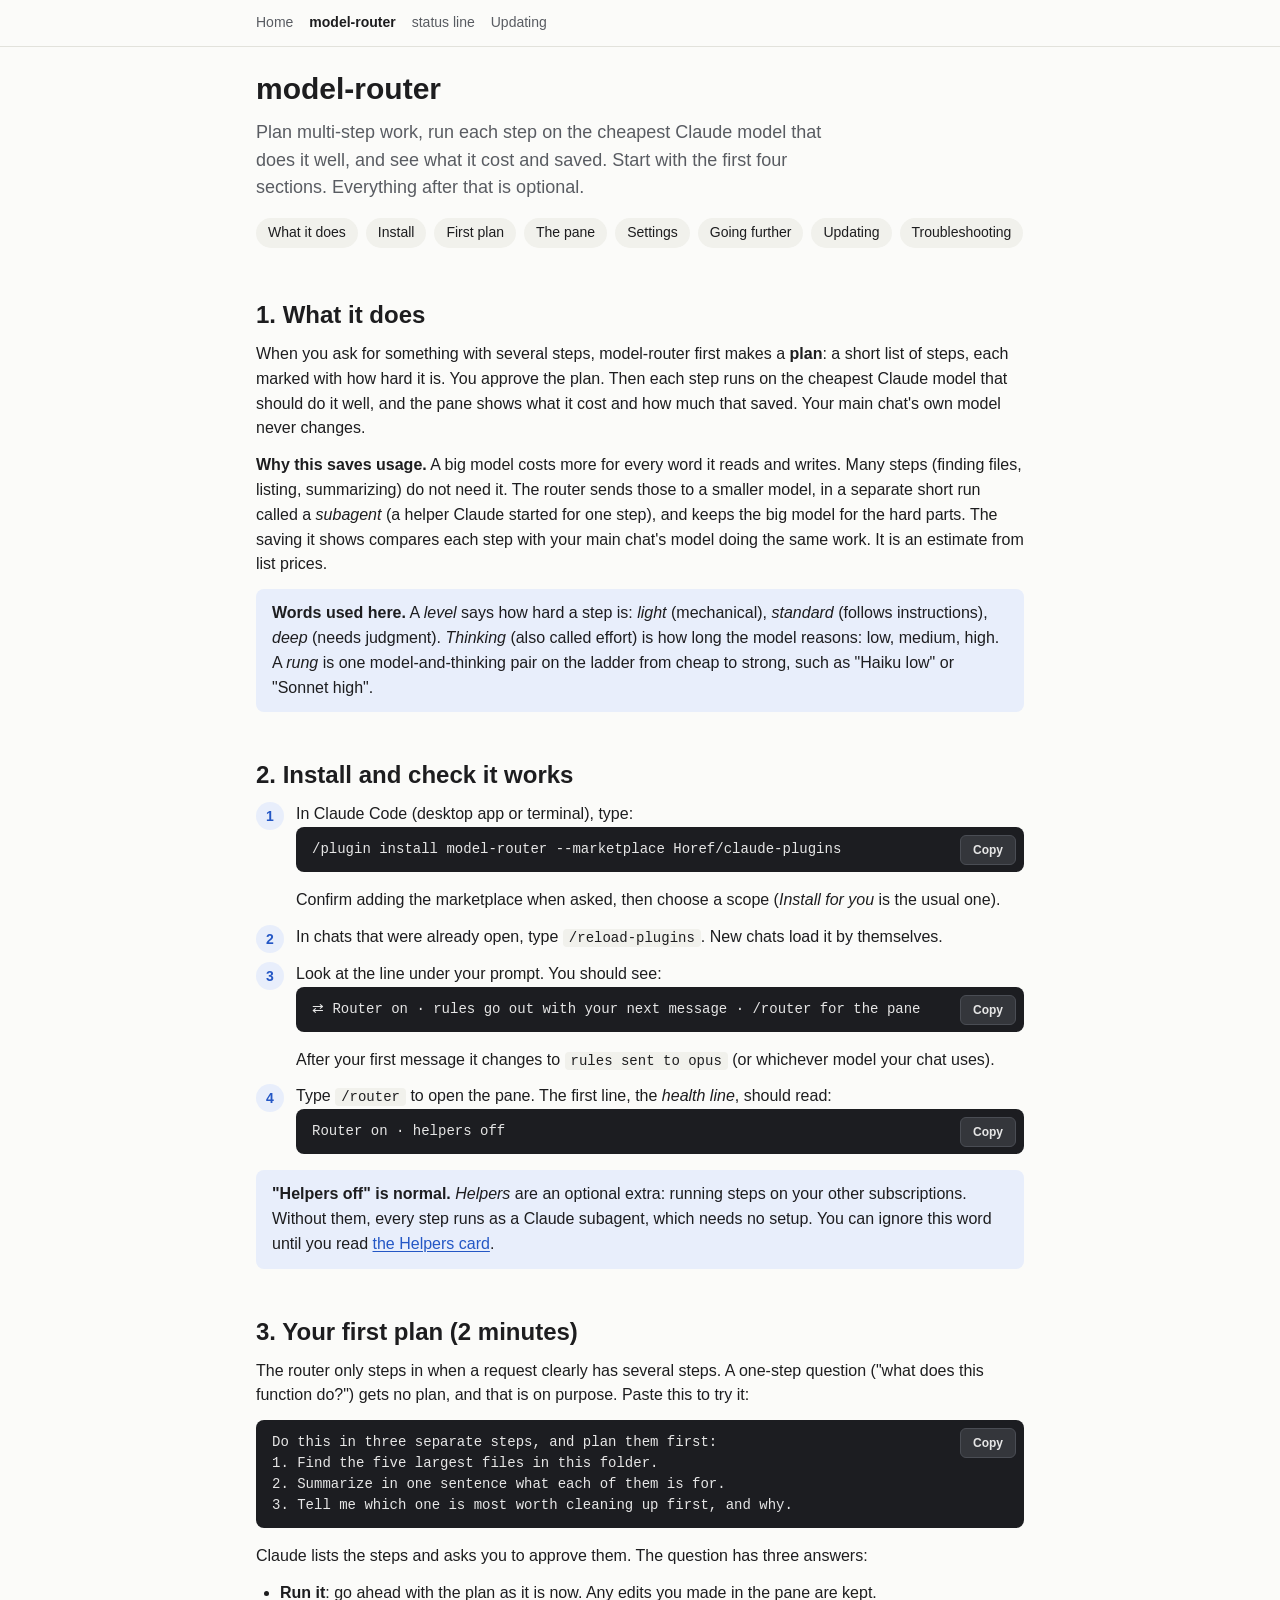
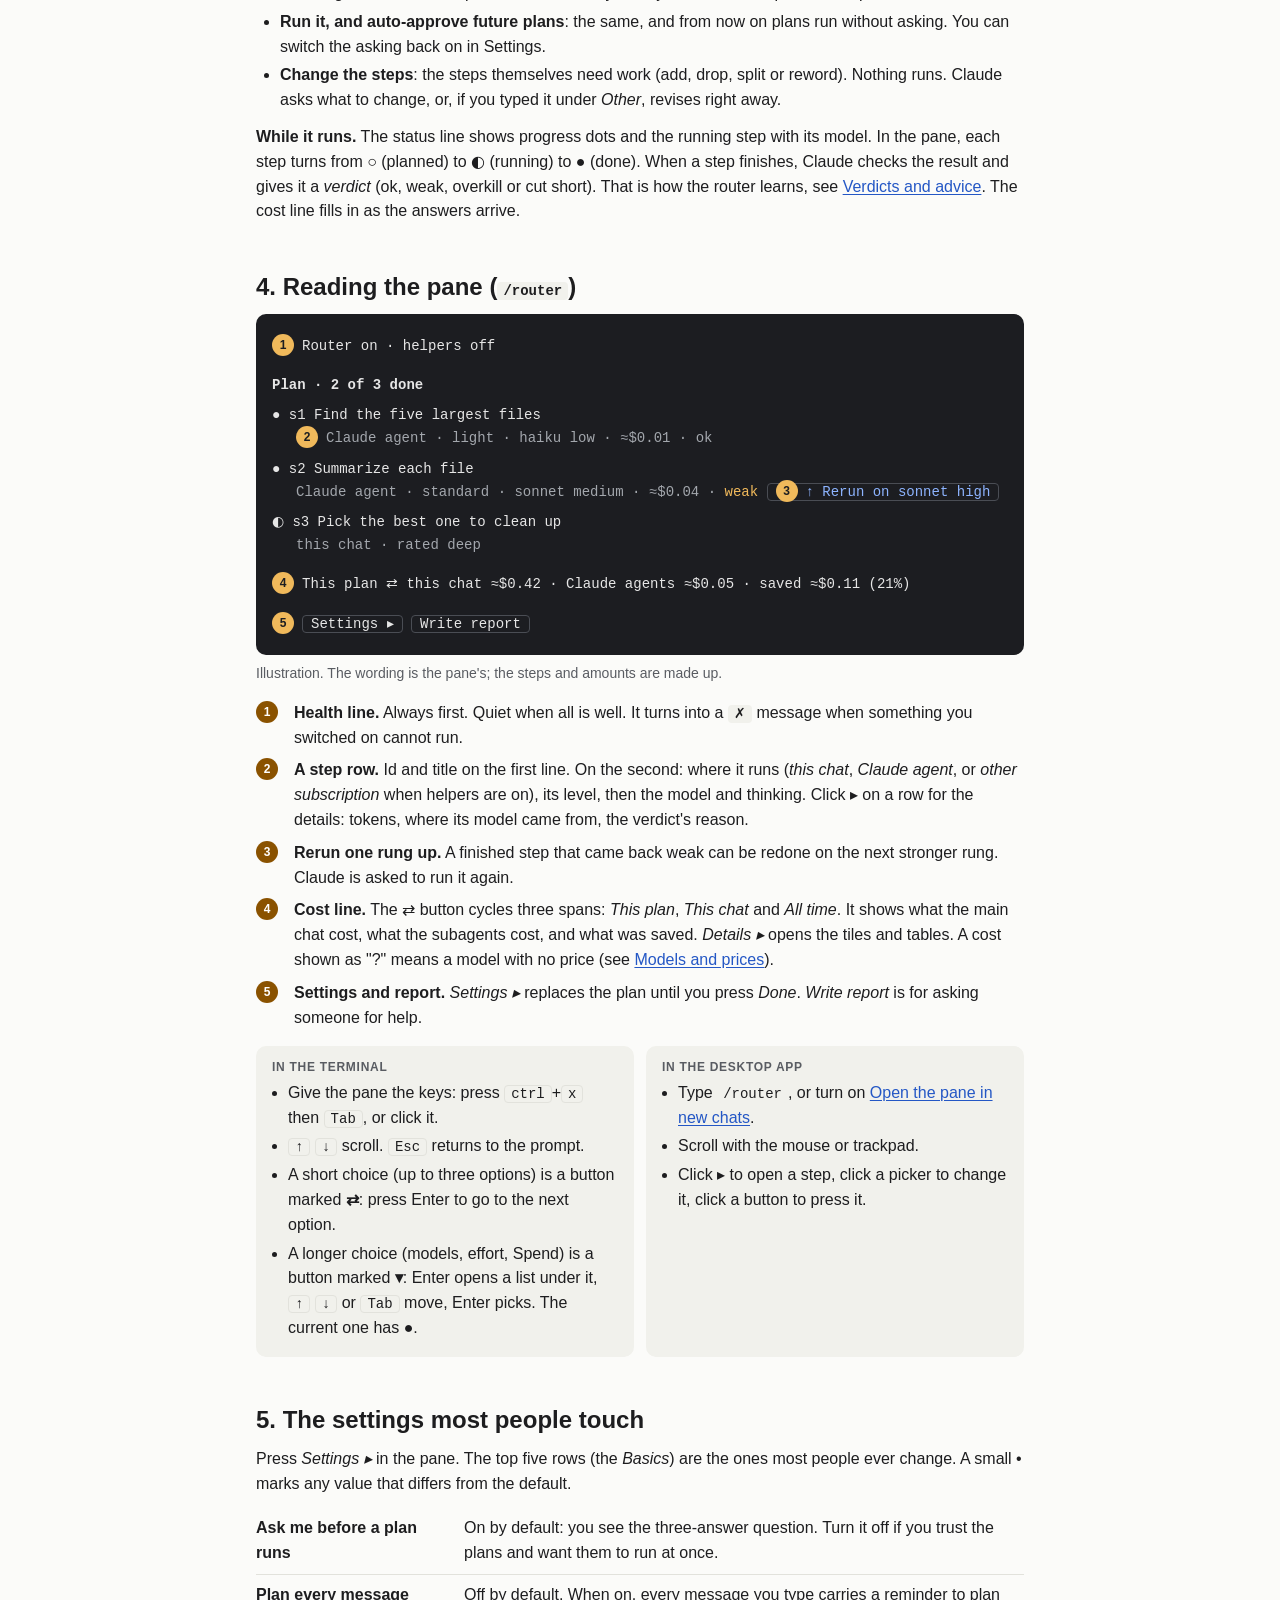
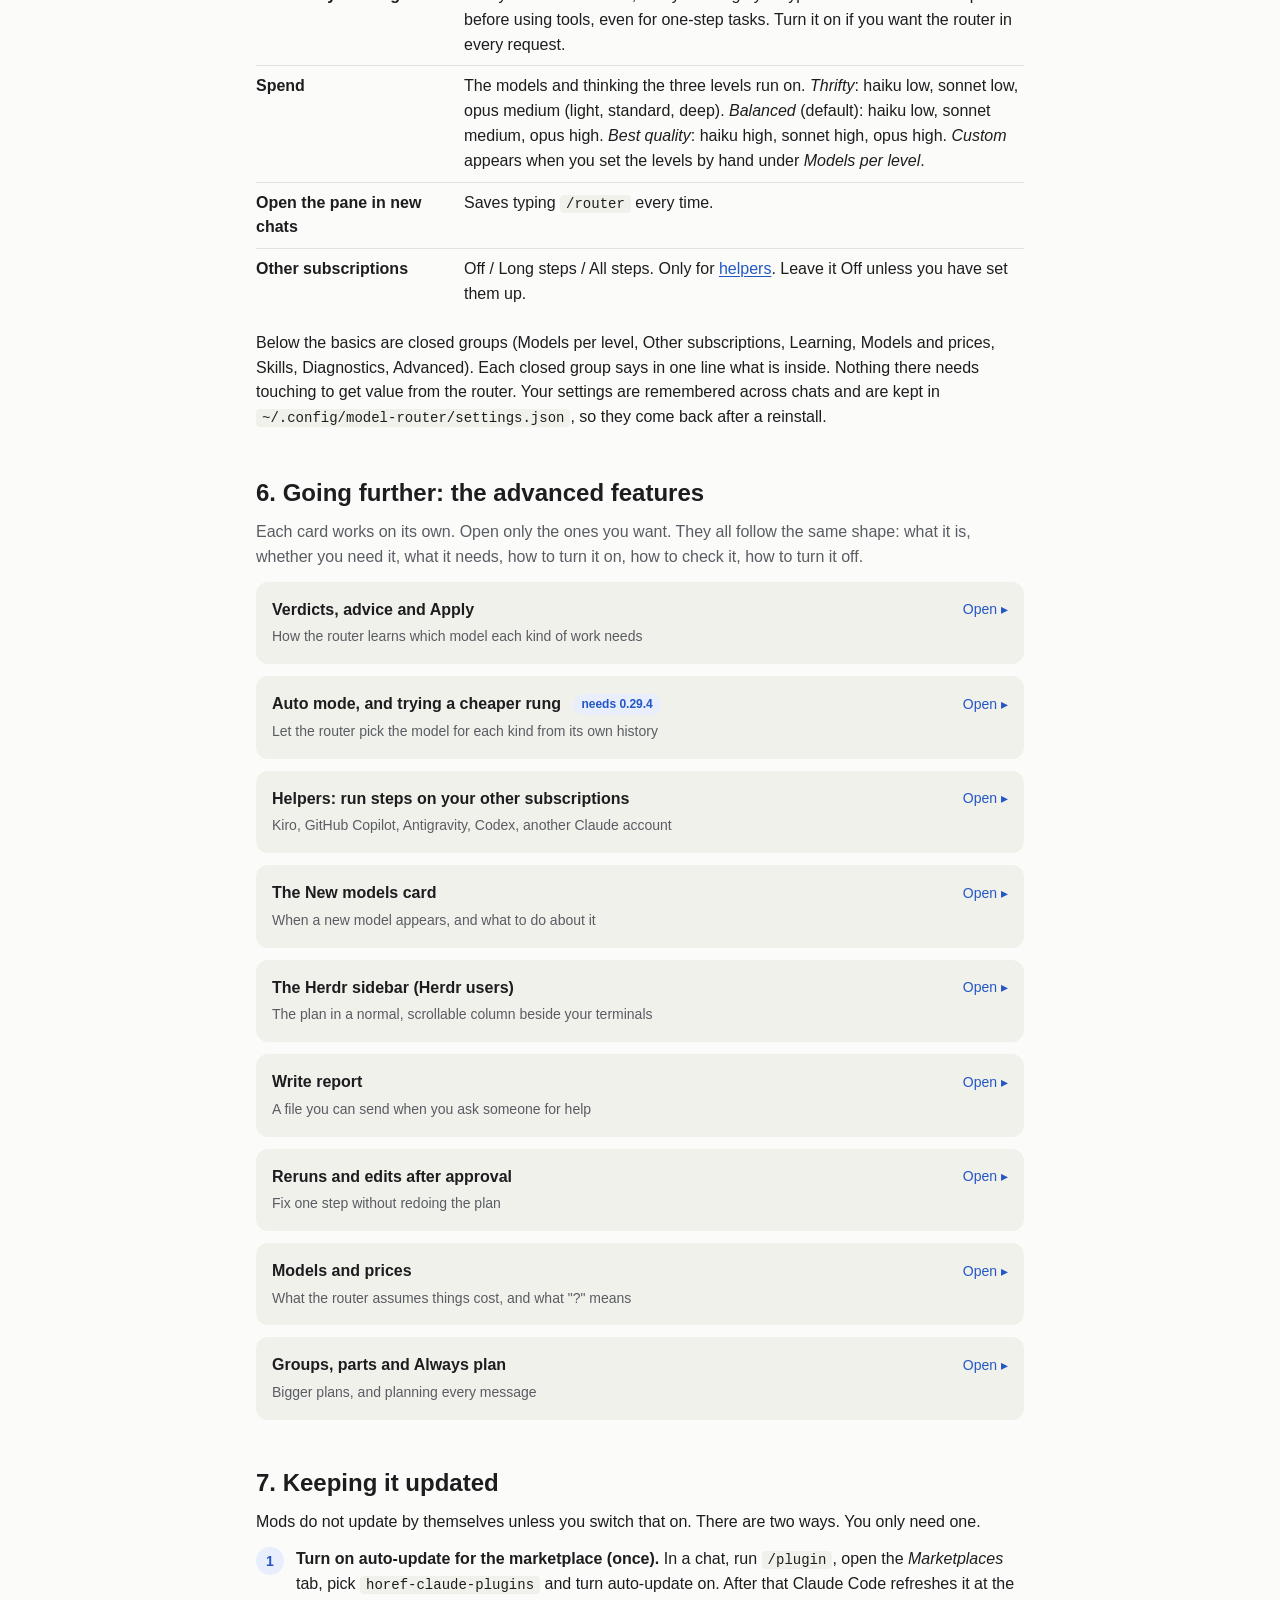
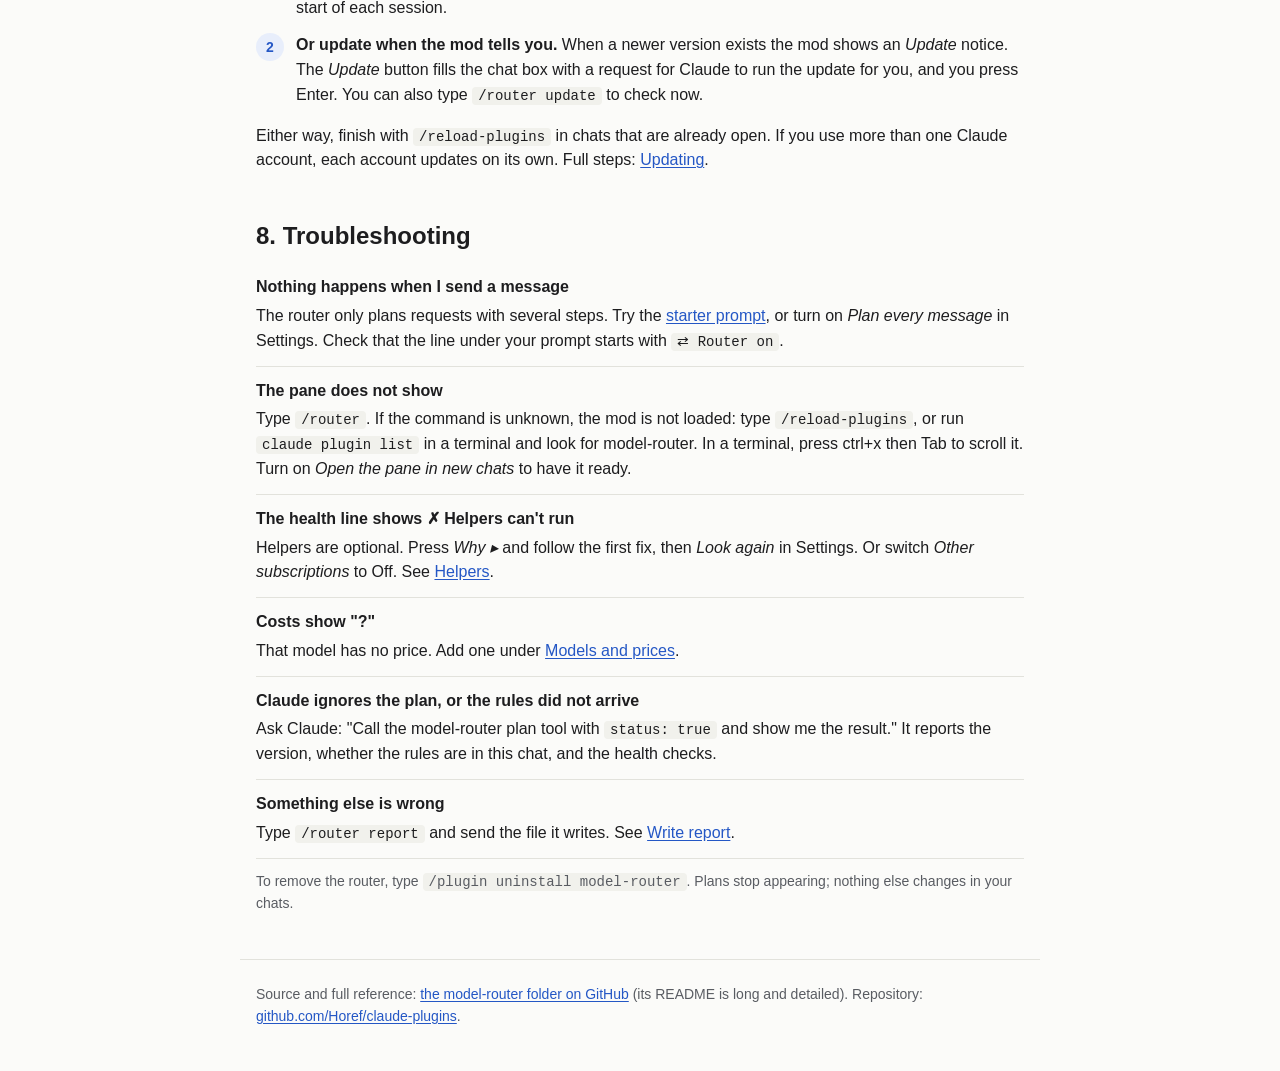
==== site/model-router.html @ 1d63d159 "site: guide pages for the mods (GitHub Pages) Plain-language guide for the two mods so that users wh" ====
<!doctype html>
<html lang="en">
<head>
<meta charset="utf-8">
<meta name="viewport" content="width=device-width, initial-scale=1">
<title>model-router guide</title>
<meta name="description" content="Install model-router, run your first plan, read the pane, and turn on the advanced features one at a time.">
<meta name="color-scheme" content="light dark">
<link rel="stylesheet" href="style.css">
</head>
<body>
<nav class="nav" aria-label="Site"><div class="nav-in">
  <a href="index.html">Home</a>
  <a href="model-router.html" aria-current="page">model-router</a>
  <a href="session-status-line.html">status line</a>
  <a href="updating.html">Updating</a>
</div></nav>
<main>

<h1>model-router</h1>
<p class="lede">Plan multi-step work, run each step on the cheapest Claude model that does it well, and see what it cost and saved. Start with the first four sections. Everything after that is optional.</p>
<ul class="toc" aria-label="On this page">
  <li><a href="#what">What it does</a></li>
  <li><a href="#install">Install</a></li>
  <li><a href="#first-plan">First plan</a></li>
  <li><a href="#pane">The pane</a></li>
  <li><a href="#settings">Settings</a></li>
  <li><a href="#advanced">Going further</a></li>
  <li><a href="#update">Updating</a></li>
  <li><a href="#trouble">Troubleshooting</a></li>
</ul>

<h2 id="what">1. What it does</h2>
<p>When you ask for something with several steps, model-router first makes a <strong>plan</strong>: a short list of steps, each marked with how hard it is. You approve the plan. Then each step runs on the cheapest Claude model that should do it well, and the pane shows what it cost and how much that saved. Your main chat's own model never changes.</p>
<p><strong>Why this saves usage.</strong> A big model costs more for every word it reads and writes. Many steps (finding files, listing, summarizing) do not need it. The router sends those to a smaller model, in a separate short run called a <em>subagent</em> (a helper Claude started for one step), and keeps the big model for the hard parts. The saving it shows compares each step with your main chat's model doing the same work. It is an estimate from list prices.</p>
<p class="note"><strong>Words used here.</strong> A <em>level</em> says how hard a step is: <em>light</em> (mechanical), <em>standard</em> (follows instructions), <em>deep</em> (needs judgment). <em>Thinking</em> (also called effort) is how long the model reasons: low, medium, high. A <em>rung</em> is one model-and-thinking pair on the ladder from cheap to strong, such as "Haiku low" or "Sonnet high".</p>

<h2 id="install">2. Install and check it works</h2>
<ol class="steps">
  <li>In Claude Code (desktop app or terminal), type:
    <div class="code"><pre>/plugin install model-router --marketplace Horef/claude-plugins</pre></div>
    Confirm adding the marketplace when asked, then choose a scope (<em>Install for you</em> is the usual one).</li>
  <li>In chats that were already open, type <code>/reload-plugins</code>. New chats load it by themselves.</li>
  <li>Look at the line under your prompt. You should see:
    <div class="code"><pre>⇄ Router on · rules go out with your next message · /router for the pane</pre></div>
    After your first message it changes to <code>rules sent to opus</code> (or whichever model your chat uses).</li>
  <li>Type <code>/router</code> to open the pane. The first line, the <em>health line</em>, should read:
    <div class="code"><pre>Router on · helpers off</pre></div></li>
</ol>
<div class="note"><strong>"Helpers off" is normal.</strong> <em>Helpers</em> are an optional extra: running steps on your other subscriptions. Without them, every step runs as a Claude subagent, which needs no setup. You can ignore this word until you read <a href="#helpers">the Helpers card</a>.</div>

<h2 id="first-plan">3. Your first plan (2 minutes)</h2>
<p>The router only steps in when a request clearly has several steps. A one-step question ("what does this function do?") gets no plan, and that is on purpose. Paste this to try it:</p>
<div class="code"><pre>Do this in three separate steps, and plan them first:
1. Find the five largest files in this folder.
2. Summarize in one sentence what each of them is for.
3. Tell me which one is most worth cleaning up first, and why.</pre></div>
<p>Claude lists the steps and asks you to approve them. The question has three answers:</p>
<ul>
  <li><strong>Run it</strong>: go ahead with the plan as it is now. Any edits you made in the pane are kept.</li>
  <li><strong>Run it, and auto-approve future plans</strong>: the same, and from now on plans run without asking. You can switch the asking back on in Settings.</li>
  <li><strong>Change the steps</strong>: the steps themselves need work (add, drop, split or reword). Nothing runs. Claude asks what to change, or, if you typed it under <em>Other</em>, revises right away.</li>
</ul>
<p><strong>While it runs.</strong> The status line shows progress dots and the running step with its model. In the pane, each step turns from ○ (planned) to ◐ (running) to ● (done). When a step finishes, Claude checks the result and gives it a <em>verdict</em> (ok, weak, overkill or cut short). That is how the router learns, see <a href="#verdicts">Verdicts and advice</a>. The cost line fills in as the answers arrive.</p>

<h2 id="pane">4. Reading the pane (<code>/router</code>)</h2>
<figure>
  <div class="term" role="img" aria-label="Illustration of the model-router pane with five numbered parts">
    <span class="row"><span class="n">1</span>Router on · helpers off</span>
    <span class="gap"></span>
    <span class="row"><strong>Plan · 2 of 3 done</strong></span>
    <span class="step">● s1 Find the five largest files
      <span class="l2"><span class="n">2</span>Claude agent · light · haiku low · ≈$0.01 · ok</span></span>
    <span class="step">● s2 Summarize each file
      <span class="l2">Claude agent · standard · sonnet medium · ≈$0.04 · <span class="warn">weak</span> <span class="btnish acc"><span class="n">3</span>↑ Rerun on sonnet high</span></span></span>
    <span class="step">◐ s3 Pick the best one to clean up
      <span class="l2">this chat · rated deep</span></span>
    <span class="gap"></span>
    <span class="row"><span class="n">4</span>This plan ⇄ this chat ≈$0.42 · Claude agents ≈$0.05 · saved ≈$0.11 (21%)</span>
    <span class="gap"></span>
    <span class="row"><span class="n">5</span><span class="btnish">Settings ▸</span> <span class="btnish">Write report</span></span>
  </div>
  <figcaption>Illustration. The wording is the pane's; the steps and amounts are made up.</figcaption>
</figure>
<ol class="legend">
  <li><span class="n">1</span><span><strong>Health line.</strong> Always first. Quiet when all is well. It turns into a <code>✗</code> message when something you switched on cannot run.</span></li>
  <li><span class="n">2</span><span><strong>A step row.</strong> Id and title on the first line. On the second: where it runs (<em>this chat</em>, <em>Claude agent</em>, or <em>other subscription</em> when helpers are on), its level, then the model and thinking. Click ▸ on a row for the details: tokens, where its model came from, the verdict's reason.</span></li>
  <li><span class="n">3</span><span><strong>Rerun one rung up.</strong> A finished step that came back weak can be redone on the next stronger rung. Claude is asked to run it again.</span></li>
  <li><span class="n">4</span><span><strong>Cost line.</strong> The ⇄ button cycles three spans: <em>This plan</em>, <em>This chat</em> and <em>All time</em>. It shows what the main chat cost, what the subagents cost, and what was saved. <em>Details ▸</em> opens the tiles and tables. A cost shown as "?" means a model with no price (see <a href="#models-prices">Models and prices</a>).</span></li>
  <li><span class="n">5</span><span><strong>Settings and report.</strong> <em>Settings ▸</em> replaces the plan until you press <em>Done</em>. <em>Write report</em> is for asking someone for help.</span></li>
</ol>
<div class="cols">
  <div class="col">
    <h4>In the terminal</h4>
    <ul>
      <li>Give the pane the keys: press <kbd>ctrl</kbd>+<kbd>x</kbd> then <kbd>Tab</kbd>, or click it.</li>
      <li><kbd>↑</kbd> <kbd>↓</kbd> scroll. <kbd>Esc</kbd> returns to the prompt.</li>
      <li>A short choice (up to three options) is a button marked <strong>⇄</strong>: press Enter to go to the next option.</li>
      <li>A longer choice (models, effort, Spend) is a button marked <strong>▾</strong>: Enter opens a list under it, <kbd>↑</kbd> <kbd>↓</kbd> or <kbd>Tab</kbd> move, Enter picks. The current one has ●.</li>
    </ul>
  </div>
  <div class="col">
    <h4>In the desktop app</h4>
    <ul>
      <li>Type <code>/router</code>, or turn on <a href="#settings">Open the pane in new chats</a>.</li>
      <li>Scroll with the mouse or trackpad.</li>
      <li>Click ▸ to open a step, click a picker to change it, click a button to press it.</li>
    </ul>
  </div>
</div>

<h2 id="settings">5. The settings most people touch</h2>
<p>Press <em>Settings ▸</em> in the pane. The top five rows (the <em>Basics</em>) are the ones most people ever change. A small • marks any value that differs from the default.</p>
<ul class="list">
  <li><b>Ask me before a plan runs</b><span>On by default: you see the three-answer question. Turn it off if you trust the plans and want them to run at once.</span></li>
  <li><b>Plan every message</b><span>Off by default. When on, every message you type carries a reminder to plan before using tools, even for one-step tasks. Turn it on if you want the router in every request.</span></li>
  <li><b>Spend</b><span>The models and thinking the three levels run on. <em>Thrifty</em>: haiku low, sonnet low, opus medium (light, standard, deep). <em>Balanced</em> (default): haiku low, sonnet medium, opus high. <em>Best quality</em>: haiku high, sonnet high, opus high. <em>Custom</em> appears when you set the levels by hand under <em>Models per level</em>.</span></li>
  <li><b>Open the pane in new chats</b><span>Saves typing <code>/router</code> every time.</span></li>
  <li><b>Other subscriptions</b><span>Off / Long steps / All steps. Only for <a href="#helpers">helpers</a>. Leave it Off unless you have set them up.</span></li>
</ul>
<p>Below the basics are closed groups (Models per level, Other subscriptions, Learning, Models and prices, Skills, Diagnostics, Advanced). Each closed group says in one line what is inside. Nothing there needs touching to get value from the router. Your settings are remembered across chats and are kept in <code>~/.config/model-router/settings.json</code>, so they come back after a reinstall.</p>

<h2 id="advanced">6. Going further: the advanced features</h2>
<p class="muted">Each card works on its own. Open only the ones you want. They all follow the same shape: what it is, whether you need it, what it needs, how to turn it on, how to check it, how to turn it off.</p>

<details class="card" id="verdicts">
<summary><span class="t">Verdicts, advice and Apply</span><span class="d">How the router learns which model each kind of work needs</span></summary>
<div class="card-body">
<h4>What it is</h4>
<p>Each step Claude delegates gets a <em>kind</em> (a short label such as <code>summarize</code> or <code>code-review</code>), and when it finishes Claude gives it a <em>verdict</em>: <strong>ok</strong> (used as returned or with small edits), <strong>weak</strong> (needed a rerun or had a real error), <strong>overkill</strong> (plainly mechanical work that ran higher than it needed), or <strong>cut short</strong> (stopped by something outside the model, such as a lost connection or quota; it says nothing about the model). From these the pane suggests changes, called <em>advice</em>, each with an <em>Apply</em> button.</p>
<h4>Do you need it?</h4>
<p>It runs by itself. It pays off if you use the router for the same kinds of work again and again.</p>
<h4>What you need</h4>
<p>Nothing to install. Advice appears once a kind has at least 3 runs on the rung it uses now.</p>
<h4>Turn it on</h4>
<ol class="steps">
  <li>Use the router for a while. Under the cost line the pane says <code>History: 12 runs; advice needs 3 on one rung.</code></li>
  <li>When advice appears under the cost line it shows its evidence, for example "code-review on light: 3 of 4 weak". It suggests one rung up when at least half of the runs were weak, or one rung down when at least half were overkill and none of the last three was weak.</li>
  <li>Press <em>Apply</em> to accept. For a kind this sets that kind's default model (Settings → Learning). For runs with no kind it changes that level's model and thinking.</li>
</ol>
<h4>Check it works</h4>
<p>After <em>Apply</em>, open Settings → Learning: the closed line says how many kinds are tuned (for example <code>auto off · 2 kinds tuned</code>).</p>
<h4>Turn it off</h4>
<p>Nothing changes unless you press <em>Apply</em>, so just do not press it. To undo one, Settings → Learning → the kind → <em>reset</em>. To start over, Settings → Advanced → <em>Clear history</em>; it asks you to confirm. A run wrongly marked weak because of a lost connection can be fixed with the quiet <em>cut short?</em> link on its card (<em>undo</em> puts the old verdict back).</p>
</div>
</details>

<details class="card" id="auto">
<summary><span class="t">Auto mode, and trying a cheaper rung <span class="tag">needs 0.29.4</span></span><span class="d">Let the router pick the model for each kind from its own history</span></summary>
<div class="card-body">
<h4>What it is</h4>
<p><strong>Auto mode</strong> sends a kind of step to the cheapest rung that has worked well for it before: by default, at least 90% ok over at least 5 runs on that rung. Your own picks on a step still win. <strong>Try a cheaper rung now and then</strong> is a second switch, off by default: auto mode alone only chooses among rungs it has seen, so a kind that always ran on Sonnet never finds out that Haiku would do. With this on, after every 4 runs on the learned rung, the next run of that kind tries one rung down. If the try was weak (or you reran it), the router stops trying that rung. If it works enough times, it becomes the new learned rung.</p>
<h4>Do you need it?</h4>
<p>Only if you plan many steps of the same kinds and want the router to tune itself. Auto mode changes routing without asking, so wait until the advice has proved right a few times. The cheaper-rung switch is an experiment that spends a few runs to learn; leave it off if you would rather not risk a weaker answer now and then.</p>
<h4>What you need</h4>
<p>Some history with verdicts (see the card above). The cheaper-rung switch needs model-router 0.29.4 or later and works for Claude agent steps only.</p>
<h4>Turn it on</h4>
<ol class="steps">
  <li>Press <em>Settings ▸</em>, then open the group <em>Learning</em>.</li>
  <li>Switch on <em>Auto mode</em>.</li>
  <li>Optional: switch on <em>Try a cheaper rung now and then</em>.</li>
  <li>Optional: under "Auto picks a rung with at least", choose how many runs (3, 5, 8, 10 or 20) and what share must be ok (70, 80, 90, 95 or 100%).</li>
</ol>
<h4>Check it works</h4>
<p>The group's closed line reads <code>auto on · …</code>. A step's details (▸) say where its model came from, for example "auto: sonnet · high (learned, 5 runs)". A try says "auto: trying haiku · high, one rung below what it learned".</p>
<h4>Turn it off</h4>
<p>Switch the same two switches off in Settings → Learning. Steps go back to the kind's default, then the level's.</p>
</div>
</details>

<details class="card" id="helpers">
<summary><span class="t">Helpers: run steps on your other subscriptions</span><span class="d">Kiro, GitHub Copilot, Antigravity, Codex, another Claude account</span></summary>
<div class="card-body">
<h4>What it is</h4>
<p>Normally each step runs as a Claude subagent. With helpers, a step can instead run on <strong>another subscription you already pay for</strong>: Kiro, GitHub Copilot, Antigravity (its command is <code>agy</code>), Codex, or a second Claude account (for example a university plan, which is a second <code>CLAUDE_CONFIG_DIR</code>). Your main chat starts the helper, reads its report and checks it. The cost line then adds <code>Moved off Claude: …</code> showing what each provider used.</p>
<h4>Do you need it?</h4>
<p>Only if you have one of those subscriptions and want long, self-contained work (research, code to a spec, sweeps) to use their quota instead of Claude's. Most people do not, and the router works fully without it.</p>
<h4>What you need</h4>
<ul>
  <li>The <strong>herdr-delegate</strong> plugin from this marketplace:
    <div class="code"><pre>/plugin install herdr-delegate --marketplace Horef/claude-plugins</pre></div></li>
  <li>At least one helper tool installed on your computer <em>and logged in</em>: Kiro (<code>kiro-cli</code>), GitHub Copilot, Codex, Antigravity (<code>agy</code>), or another Claude account. A second Claude account is found by itself once it has been used on this machine. Open each tool once by hand and sign in, so it does not stop at a login screen later.</li>
  <li>Python 3 (the router runs herdr-delegate's script with <code>python3</code>).</li>
  <li><strong>One of these two ways of running them:</strong>
    <ul>
      <li><em>Herdr terminals</em>: Herdr's <code>hc</code> command on your PATH, with Claude Code started from a Herdr terminal (Herdr is a terminal app that keeps helper terminals alive). Each helper runs in a terminal you can watch and type into.</li>
      <li><em>Direct mode</em> (no Herdr): needs herdr-delegate 0.15 or later. Each helper runs once, on its own, in the background. Compared with Herdr: no live screen, no approvals while it runs (anything outside its allowed list is refused and reported as blocked), no questions, and a run stops after 60 minutes by default.</li>
    </ul>
  </li>
</ul>
<h4>Turn it on</h4>
<ol class="steps">
  <li>Install herdr-delegate and your helper tool(s) as above, then type <code>/reload-plugins</code>.</li>
  <li>Press <em>Settings ▸</em>. Under the basics, set <em>Other subscriptions</em> to <em>Long steps</em> (only long self-contained steps go to helpers) or <em>All steps</em> (every self-contained step that would be a subagent step). This costs the chat one prompt-cache refresh.</li>
  <li>Open the group <em>Other subscriptions</em> to see the order each level tries its helpers in (for example <code>deep: kiro → copilot → agy</code>) and to change it with <em>Edit</em>. <em>Run helpers</em> chooses <em>Herdr, else direct</em> (the default), <em>Herdr only</em> or <em>direct only</em>.</li>
</ol>
<h4>Check it works</h4>
<p>The health line says what you have: <code>✓ Router on · helpers: Herdr (Kiro, Copilot, Antigravity)</code> or <code>✓ Router on · helpers: direct mode (no Herdr terminal)</code>. If something is missing it says <code>✗ Helpers can't run: …</code> and names the first problem, for example <code>this chat is not inside a Herdr terminal</code>. Press <em>Why ▸</em> next to it: it lists every check with a one-line fix. Fix the first ✗, press <em>Look again</em> in Settings → Other subscriptions, and read the line again. The status line adds <code>helpers ✗</code> while it is broken.</p>
<h4>Turn it off</h4>
<p>Settings → <em>Other subscriptions</em> → <em>Off</em>. Any helper step in a plan then runs as a subagent. The router runs no commands of its own while helpers are off.</p>
<p class="small muted">Also in the Other subscriptions group: <em>Helper models</em> (which model and thinking each helper uses; <em>Check models</em> asks each tool what it offers) and <em>Copilot Fusion</em> (off by default). Full reference: the <a href="https://github.com/Horef/claude-plugins/blob/main/plugins/model-router/README.md#helpers-other-subscriptions-and-accounts">README's Helpers section</a>.</p>
</div>
</details>

<details class="card" id="new-models">
<summary><span class="t">The New models card</span><span class="d">When a new model appears, and what to do about it</span></summary>
<div class="card-body">
<h4>What it is</h4>
<p>The router notices when a model is new (or gone). With helpers on it reads each installed tool's model list at the start of a chat, and it also notices a new Claude model the first time it appears in your usage. It then asks Claude, once and when your task is finished, to look the model up and write notes (release, strengths, weaknesses, which level it suits). A <em>New models</em> card appears under the health line, only while something is waiting. Each proposal reads like <code>deep Antigravity: gemini-4-neon high → …</code> with <em>Apply</em> and <em>Dismiss</em> buttons.</p>
<h4>Do you need it?</h4>
<p>Useful if you use helpers and want to try new models without hunting for them. If you use only Claude, you will rarely see it.</p>
<h4>What you need</h4>
<p>Nothing extra for Claude models. For helper models, <a href="#helpers">helpers must be ready</a>.</p>
<h4>Turn it on</h4>
<ol class="steps">
  <li>It is on by itself. To look now, open Settings → <em>Models and prices</em> and press <em>Check now</em>.</li>
  <li>When the card shows a line, press <em>Notes ▸</em> to read why it is proposed.</li>
  <li>Press <em>Apply</em> to make the change (it sets that level's model), or <em>Dismiss</em> to remember that you said no.</li>
</ol>
<h4>Check it works</h4>
<p>After <em>Apply</em> the line says <code>applied</code> in place. Settings → Models and prices shows <code>Model notes (N) · checked &lt;date&gt;</code>.</p>
<h4>Turn it off</h4>
<p>Nothing changes without your click, so there is no switch: press <em>Dismiss</em> on a proposal and it is not shown again.</p>
</div>
</details>

<details class="card" id="herdr-sidebar">
<summary><span class="t">The Herdr sidebar (Herdr users)</span><span class="d">The plan in a normal, scrollable column beside your terminals</span></summary>
<div class="card-body">
<h4>What it is</h4>
<p>If you run Claude Code inside the Herdr app, a small Herdr mod shows the router's plan in a column on the right: health line, plan rows and cost. It is <strong>read-only</strong>: approving, editing and Settings stay in Claude Code. It helps because the pane cannot scroll while the approval question is open in a terminal.</p>
<h4>Do you need it?</h4>
<p>Only if you use Herdr on a Mac and your plans are long.</p>
<h4>What you need</h4>
<p>The Herdr app (a <code>~/.config/herdr-app</code> folder), Python 3, and model-router installed.</p>
<h4>Turn it on</h4>
<ol class="steps">
  <li>Run the setup script once, using the newest version folder:
    <div class="code"><pre>python3 ~/.claude/plugins/cache/horef-claude-plugins/model-router/&lt;version&gt;/herdr/sidebar.py</pre></div></li>
  <li>It adds a column to a personal copy of Herdr's layout and switches to it. Run it again after a plugin update that changes the <code>herdr/</code> folder.</li>
  <li>Press <kbd>⌘</kbd><kbd>⇧</kbd><kbd>R</kbd> to show or hide the column.</li>
</ol>
<h4>Check it works</h4>
<p>The column shows the focused chat's plan. With no recent chat it says <code>No router state yet.</code> Start a chat with the router and send a plan.</p>
<h4>Turn it off</h4>
<p>Press <kbd>⌘</kbd><kbd>⇧</kbd><kbd>L</kbd> to go back to Herdr's own layout. To stop the router writing the data it reads, switch off Settings → Diagnostics → <em>Show in Herdr</em>.</p>
</div>
</details>

<details class="card" id="report">
<summary><span class="t">Write report</span><span class="d">A file you can send when you ask someone for help</span></summary>
<div class="card-body">
<h4>What it is</h4>
<p>A single text file with the router's version, your computer and surface, the settings that differ from the defaults, the health checks with fixes, the helper setup, some counts, and the last 100 log events. The log never holds your prompts, briefs, file contents or step titles.</p>
<h4>Do you need it?</h4>
<p>When something is wrong and you are asking Sergiy (or anyone) for help.</p>
<h4>What you need</h4>
<p>Nothing. The log that feeds it is on by default and kept for 14 days.</p>
<h4>Turn it on</h4>
<ol class="steps">
  <li>Type <code>/router report</code>. Or press <em>Write report</em> in the pane's footer, or under the health line's <em>Why ▸</em>.</li>
  <li>The pane says where the file went: <code>~/.config/model-router/report-YYYYMMDD-HHMM.md</code>. Send that file.</li>
</ol>
<h4>Check it works</h4>
<p>The pane shows <code>Report written: …</code> next to the button. Open the file to see what it holds before you send it.</p>
<h4>Turn it off</h4>
<p>Nothing is written unless you ask. To stop the log too, switch off Settings → Diagnostics → <em>Keep a log</em>.</p>
</div>
</details>

<details class="card" id="reruns">
<summary><span class="t">Reruns and edits after approval</span><span class="d">Fix one step without redoing the plan</span></summary>
<div class="card-body">
<h4>What it is</h4>
<p>Two pane tools for a plan that is running or done. <strong>Rerun one rung up</strong> redoes a finished step on the next stronger model. <strong>Editing a running plan</strong>: change a step's where, level, model or thinking in the pane. The change is held as a draft (marked ✎) until you press <em>Send changes (N)</em> at the top of the plan, so a half-finished edit never reaches Claude. <em>Discard</em> drops it.</p>
<h4>Do you need it?</h4>
<p>When a result is not good enough, or you want a later step on a stronger model.</p>
<h4>What you need</h4>
<p>Nothing.</p>
<h4>Turn it on</h4>
<ol class="steps">
  <li>Rerun: on a finished step, press <em>↑ Rerun on …</em>. Claude is asked to delegate it again. A rerun counts as weak in the router's learning.</li>
  <li>Edit: change a picker on a step that has not started, then press <em>Send changes (N)</em>. Claude hears about it at its next turn.</li>
</ol>
<h4>Check it works</h4>
<p>The row says <code>change noted, applies from the next turn</code> until Claude's next turn, and then runs with your values.</p>
<h4>Turn it off</h4>
<p>Do not press them. <em>Discard</em> removes an unsent edit. <em>Clear plan</em> (at the end of the plan) empties the pane's plan.</p>
</div>
</details>

<details class="card" id="models-prices">
<summary><span class="t">Models and prices</span><span class="d">What the router assumes things cost, and what "?" means</span></summary>
<div class="card-body">
<h4>What it is</h4>
<p>The router's cost and savings figures are estimates from list prices and the token counts the API reports. Settings → <em>Models and prices</em> lists every model it knows, with its price per million tokens. A model with no price shows its cost as "?" and is left out of the savings.</p>
<h4>Do you need it?</h4>
<p>When you see "?" in the cost line, or you use a model the router did not know.</p>
<h4>What you need</h4>
<p>The price from the model's provider: "input output" in dollars per million tokens, or all four numbers (input, output, cache write, cache read).</p>
<h4>Turn it on</h4>
<ol class="steps">
  <li>Settings → <em>Models and prices</em>.</li>
  <li>Find the model and type its price. You can also add a model by name.</li>
</ol>
<h4>Check it works</h4>
<p>The "?" in the cost line turns into an amount on the next response.</p>
<h4>Turn it off</h4>
<p>Clear the price box to go back to the default (or none).</p>
</div>
</details>

<details class="card" id="groups">
<summary><span class="t">Groups, parts and Always plan</span><span class="d">Bigger plans, and planning every message</span></summary>
<div class="card-body">
<h4>What it is</h4>
<p>Claude can split a step into <em>parts</em> that need different levels or run side by side. A step with parts is a <em>group</em>: it is done when all its parts are, and its cost is the sum. A part can also be several identical agents at once (shown as <code>×N</code>). The parts sit indented under their group, each with its own pickers. <em>Always plan</em> is the setting <em>Plan every message</em> (see Settings above).</p>
<h4>Do you need it?</h4>
<p>You do nothing for groups; Claude builds them when the work splits naturally. Turn on Plan every message if you want a plan even for small tasks.</p>
<h4>What you need</h4>
<p>Nothing.</p>
<h4>Turn it on</h4>
<ol class="steps">
  <li>Groups appear in plans by themselves.</li>
  <li>For Always plan: Settings → <em>Plan every message</em>.</li>
</ol>
<h4>Check it works</h4>
<p>A group's second line reads <code>rated deep · 2/3 done · ≈$x</code>. With Plan every message on, the status line adds <code>· always plan</code>.</p>
<h4>Turn it off</h4>
<p>Switch <em>Plan every message</em> off in Settings. Groups cannot be switched off; they only appear when the work is split.</p>
</div>
</details>

<h2 id="update">7. Keeping it updated</h2>
<p>Mods do not update by themselves unless you switch that on. There are two ways. You only need one.</p>
<ol class="steps">
  <li><strong>Turn on auto-update for the marketplace (once).</strong> In a chat, run <code>/plugin</code>, open the <em>Marketplaces</em> tab, pick <code>horef-claude-plugins</code> and turn auto-update on. After that Claude Code refreshes it at the start of each session.</li>
  <li><strong>Or update when the mod tells you.</strong> When a newer version exists the mod shows an <em>Update</em> notice. The <em>Update</em> button fills the chat box with a request for Claude to run the update for you, and you press Enter. You can also type <code>/router update</code> to check now.</li>
</ol>
<p>Either way, finish with <code>/reload-plugins</code> in chats that are already open. If you use more than one Claude account, each account updates on its own. Full steps: <a href="updating.html">Updating</a>.</p>

<h2 id="trouble">8. Troubleshooting</h2>
<dl class="trouble">
  <div><dt>Nothing happens when I send a message</dt><dd>The router only plans requests with several steps. Try the <a href="#first-plan">starter prompt</a>, or turn on <em>Plan every message</em> in Settings. Check that the line under your prompt starts with <code>⇄ Router on</code>.</dd></div>
  <div><dt>The pane does not show</dt><dd>Type <code>/router</code>. If the command is unknown, the mod is not loaded: type <code>/reload-plugins</code>, or run <code>claude plugin list</code> in a terminal and look for model-router. In a terminal, press ctrl+x then Tab to scroll it. Turn on <em>Open the pane in new chats</em> to have it ready.</dd></div>
  <div><dt>The health line shows ✗ Helpers can't run</dt><dd>Helpers are optional. Press <em>Why ▸</em> and follow the first fix, then <em>Look again</em> in Settings. Or switch <em>Other subscriptions</em> to Off. See <a href="#helpers">Helpers</a>.</dd></div>
  <div><dt>Costs show "?"</dt><dd>That model has no price. Add one under <a href="#models-prices">Models and prices</a>.</dd></div>
  <div><dt>Claude ignores the plan, or the rules did not arrive</dt><dd>Ask Claude: "Call the model-router plan tool with <code>status: true</code> and show me the result." It reports the version, whether the rules are in this chat, and the health checks.</dd></div>
  <div><dt>Something else is wrong</dt><dd>Type <code>/router report</code> and send the file it writes. See <a href="#report">Write report</a>.</dd></div>
</dl>
<p class="small muted">To remove the router, type <code>/plugin uninstall model-router</code>. Plans stop appearing; nothing else changes in your chats.</p>

</main>
<footer class="foot">
  <p>Source and full reference: <a href="https://github.com/Horef/claude-plugins/tree/main/plugins/model-router">the model-router folder on GitHub</a> (its README is long and detailed). Repository: <a href="https://github.com/Horef/claude-plugins">github.com/Horef/claude-plugins</a>.</p>
</footer>
<script src="site.js"></script>
</body>
</html>
---- site/style.css ----
/* Shared styles for the guide pages. No external fonts or scripts. */
:root {
  --s1: 4px; --s2: 8px; --s3: 12px; --s4: 16px; --s5: 24px; --s6: 32px; --s7: 48px;
  --bg: #fbfbf9; --fg: #1d1d1f; --muted: #595c62; --line: #e2e2dc; --tint: #f1f1ec;
  --accent: #2457c5; --accent-bg: #2457c5; --accent-fg: #ffffff; --accent-tint: #e8eefb;
  --ok: #186a34; --warn: #8a5200; --bad: #b3261e;
  --term-bg: #1c1d21; --term-fg: #e6e6e6; --term-dim: #a3a7ad; --term-ok: #79d28f; --term-warn: #f0b95b; --term-accent: #8db4ff;
  --font: -apple-system, BlinkMacSystemFont, "Segoe UI", Roboto, "Helvetica Neue", Arial, sans-serif;
  --mono: ui-monospace, SFMono-Regular, Menlo, Consolas, "Liberation Mono", monospace;
  color-scheme: light dark;
}
@media (prefers-color-scheme: dark) {
  :root {
    --bg: #161617; --fg: #ececec; --muted: #a9adb3; --line: #2f3033; --tint: #202123;
    --accent: #8db4ff; --accent-bg: #2f5fd0; --accent-tint: #1f2a40;
    --ok: #79d28f; --warn: #f0b95b; --bad: #ff8f87;
    --term-bg: #101012;
  }
}
* { box-sizing: border-box; }
html { -webkit-text-size-adjust: 100%; scroll-padding-top: 64px; }
body {
  margin: 0; background: var(--bg); color: var(--fg);
  font: 16px/1.55 var(--font);
}
a { color: var(--accent); text-underline-offset: 2px; }
a:focus-visible, button:focus-visible, summary:focus-visible { outline: 2px solid var(--accent); outline-offset: 2px; border-radius: 4px; }
code, pre, kbd { font-family: var(--mono); font-size: 14px; font-variant-ligatures: none; }
code { background: var(--tint); padding: 1px 6px; border-radius: 4px; overflow-wrap: anywhere; }
kbd { background: var(--tint); border: 1px solid var(--line); border-radius: 4px; padding: 0 6px; }

/* Top nav and footer */
.nav { position: sticky; top: 0; z-index: 5; background: var(--bg); border-bottom: 1px solid var(--line); }
.nav-in { max-width: 800px; margin: 0 auto; padding: var(--s2) var(--s4); display: flex; flex-wrap: wrap; gap: var(--s1) var(--s4); align-items: center; }
.nav a { color: var(--muted); text-decoration: none; font-size: 14px; padding: var(--s1) 0; }
.nav a:hover { color: var(--fg); }
.nav a[aria-current="page"] { color: var(--fg); font-weight: 600; }
main { max-width: 800px; margin: 0 auto; padding: var(--s5) var(--s4) var(--s6); }
.foot { max-width: 800px; margin: 0 auto; padding: var(--s5) var(--s4) var(--s6); color: var(--muted); font-size: 14px; border-top: 1px solid var(--line); }

/* Type */
h1 { font-size: 30px; line-height: 1.2; margin: 0 0 var(--s3); }
h2 { font-size: 24px; line-height: 1.25; margin: var(--s7) 0 var(--s3); }
h3 { font-size: 18px; line-height: 1.3; margin: var(--s5) 0 var(--s2); }
h4 { font-size: 12px; text-transform: uppercase; letter-spacing: .06em; color: var(--muted); margin: var(--s4) 0 var(--s1); }
p { margin: 0 0 var(--s3); }
h2.first { margin-top: var(--s5); }
.lede { font-size: 18px; color: var(--muted); max-width: 60ch; }
.muted { color: var(--muted); }
.small { font-size: 14px; }
ul, ol { margin: 0 0 var(--s3); padding-left: var(--s5); }
li { margin-bottom: var(--s1); }
.toc { display: flex; flex-wrap: wrap; gap: var(--s2); margin: var(--s4) 0 0; padding: 0; list-style: none; }
.toc a { display: block; background: var(--tint); border-radius: 999px; padding: var(--s1) var(--s3); font-size: 14px; text-decoration: none; color: var(--fg); }
.toc a:hover { background: var(--accent-tint); }

/* Buttons */
.btn { display: inline-block; font: 600 14px/1 var(--font); padding: var(--s3) var(--s4); border-radius: 8px; border: 1px solid var(--line); background: var(--bg); color: var(--fg); text-decoration: none; cursor: pointer; min-height: 40px; }
.btn.primary { background: var(--accent-bg); border-color: var(--accent-bg); color: var(--accent-fg); }
.btn:hover { filter: brightness(.96); }

/* Mod cards on the home page */
.mods { display: grid; gap: var(--s4); grid-template-columns: 1fr; margin: var(--s4) 0; }
@media (min-width: 640px) { .mods { grid-template-columns: 1fr 1fr; } }
.mod { background: var(--tint); border-radius: 12px; padding: var(--s5); display: flex; flex-direction: column; gap: var(--s2); }
.mod h3 { margin: 0; }
.mod p { margin: 0; flex: 1; }
.mod .btn { align-self: flex-start; margin-top: var(--s2); }
.list { list-style: none; padding: 0; margin: 0 0 var(--s4); }
.list li { display: grid; grid-template-columns: minmax(0, 12em) 1fr; gap: var(--s1) var(--s4); padding: var(--s2) 0; border-bottom: 1px solid var(--line); margin: 0; }
.list li:last-child { border-bottom: 0; }
.list b { font-weight: 600; overflow-wrap: anywhere; }
@media (max-width: 560px) { .list li { grid-template-columns: 1fr; } }

/* Code blocks with a copy button */
.code { position: relative; margin: 0 0 var(--s4); }
.code pre { margin: 0; background: var(--term-bg); color: var(--term-fg); border-radius: 8px; padding: var(--s3) var(--s4); padding-right: 76px; white-space: pre-wrap; overflow-wrap: anywhere; line-height: 1.5; }
.code button { position: absolute; top: var(--s2); right: var(--s2); font: 600 12px/1 var(--font); color: var(--term-fg); background: #34363b; border: 1px solid #4a4d54; border-radius: 6px; padding: var(--s2) var(--s3); min-height: 28px; cursor: pointer; }
.code button:hover { background: #42454b; }

/* Numbered steps */
ol.steps { list-style: none; counter-reset: step; padding: 0; margin: 0 0 var(--s4); }
ol.steps > li { counter-increment: step; position: relative; padding-left: 40px; margin-bottom: var(--s3); }
ol.steps > li::before { content: counter(step); position: absolute; left: 0; top: 0; width: 28px; height: 28px; border-radius: 50%; background: var(--accent-tint); color: var(--accent); font: 600 14px/28px var(--font); text-align: center; }

/* Notes */
.note { background: var(--accent-tint); border-radius: 8px; padding: var(--s3) var(--s4); margin: 0 0 var(--s4); }
.note > :last-child { margin-bottom: 0; }
.note.warn { background: var(--tint); border-left: 4px solid var(--warn); border-radius: 4px 8px 8px 4px; }

/* Terminal mock-up */
figure { margin: 0 0 var(--s4); }
figcaption { color: var(--muted); font-size: 14px; margin-top: var(--s2); }
.term { background: var(--term-bg); color: var(--term-fg); border-radius: 10px; padding: var(--s4); font: 14px/1.6 var(--mono); overflow-wrap: anywhere; }
.term .row { display: block; padding: var(--s1) 0; }
.term .dim { color: var(--term-dim); }
.term .ok { color: var(--term-ok); }
.term .warn { color: var(--term-warn); }
.term .acc { color: var(--term-accent); }
.term .btnish { border: 1px solid #4a4d54; border-radius: 4px; padding: 0 var(--s2); white-space: nowrap; }
.term .gap { display: block; height: var(--s2); }
.term .step { display: block; padding: var(--s1) 0; }
.term .seg { display: inline-block; white-space: nowrap; margin-right: var(--s3); }
.term .step .l2 { display: block; padding-left: var(--s5); color: var(--term-dim); }
.n { display: inline-block; min-width: 22px; height: 22px; line-height: 22px; text-align: center; border-radius: 11px; background: #f0b95b; color: #1c1d21; font: 700 12px/22px var(--font); margin-right: var(--s2); vertical-align: 1px; }
ol.legend { list-style: none; padding: 0; margin: 0 0 var(--s4); }
ol.legend li { display: grid; grid-template-columns: 30px 1fr; gap: var(--s2); margin-bottom: var(--s2); }
ol.legend .n { background: var(--warn); color: #fff; }
@media (prefers-color-scheme: dark) { ol.legend .n { background: #f0b95b; color: #1c1d21; } }

/* Two-column compare box */
.cols { display: grid; gap: var(--s3); grid-template-columns: 1fr; margin: 0 0 var(--s4); }
@media (min-width: 700px) { .cols { grid-template-columns: 1fr 1fr; } }
.col { background: var(--tint); border-radius: 10px; padding: var(--s3) var(--s4); }
.col h4 { margin-top: 0; }
.col ul { margin: 0; padding-left: var(--s4); }

/* Advanced cards */
details.card { background: var(--tint); border-radius: 12px; margin: 0 0 var(--s3); }
details.card > summary { cursor: pointer; list-style: none; padding: var(--s4); display: grid; grid-template-columns: 1fr auto; gap: var(--s1) var(--s3); align-items: center; }
details.card > summary::-webkit-details-marker { display: none; }
details.card > summary .t { font-weight: 600; font-size: 16px; }
details.card > summary .d { grid-column: 1; color: var(--muted); font-size: 14px; }
details.card > summary::after { content: "Open ▸"; grid-column: 2; grid-row: 1; color: var(--accent); font-size: 14px; white-space: nowrap; }
details.card[open] > summary::after { content: "Close ▾"; }
details.card[open] > summary { padding-bottom: var(--s2); }
.card-body { padding: 0 var(--s4) var(--s4); }
.card-body h4:first-child { margin-top: 0; }
.tag { display: inline-block; font-size: 12px; font-weight: 600; padding: 1px var(--s2); border-radius: 999px; background: var(--accent-tint); color: var(--accent); margin-left: var(--s2); vertical-align: 1px; }

/* Troubleshooting */
.trouble { margin: 0 0 var(--s3); }
.trouble > div { padding: var(--s3) 0; border-bottom: 1px solid var(--line); }
.trouble dt { font-weight: 600; margin: 0 0 var(--s1); }
.trouble dd { margin: 0; }
table { border-collapse: collapse; width: 100%; margin: 0 0 var(--s4); font-size: 14px; }
th, td { text-align: left; vertical-align: top; padding: var(--s2) var(--s3) var(--s2) 0; border-bottom: 1px solid var(--line); }
th { color: var(--muted); font-weight: 600; font-size: 12px; text-transform: uppercase; letter-spacing: .05em; }
.tablewrap { overflow-x: auto; }
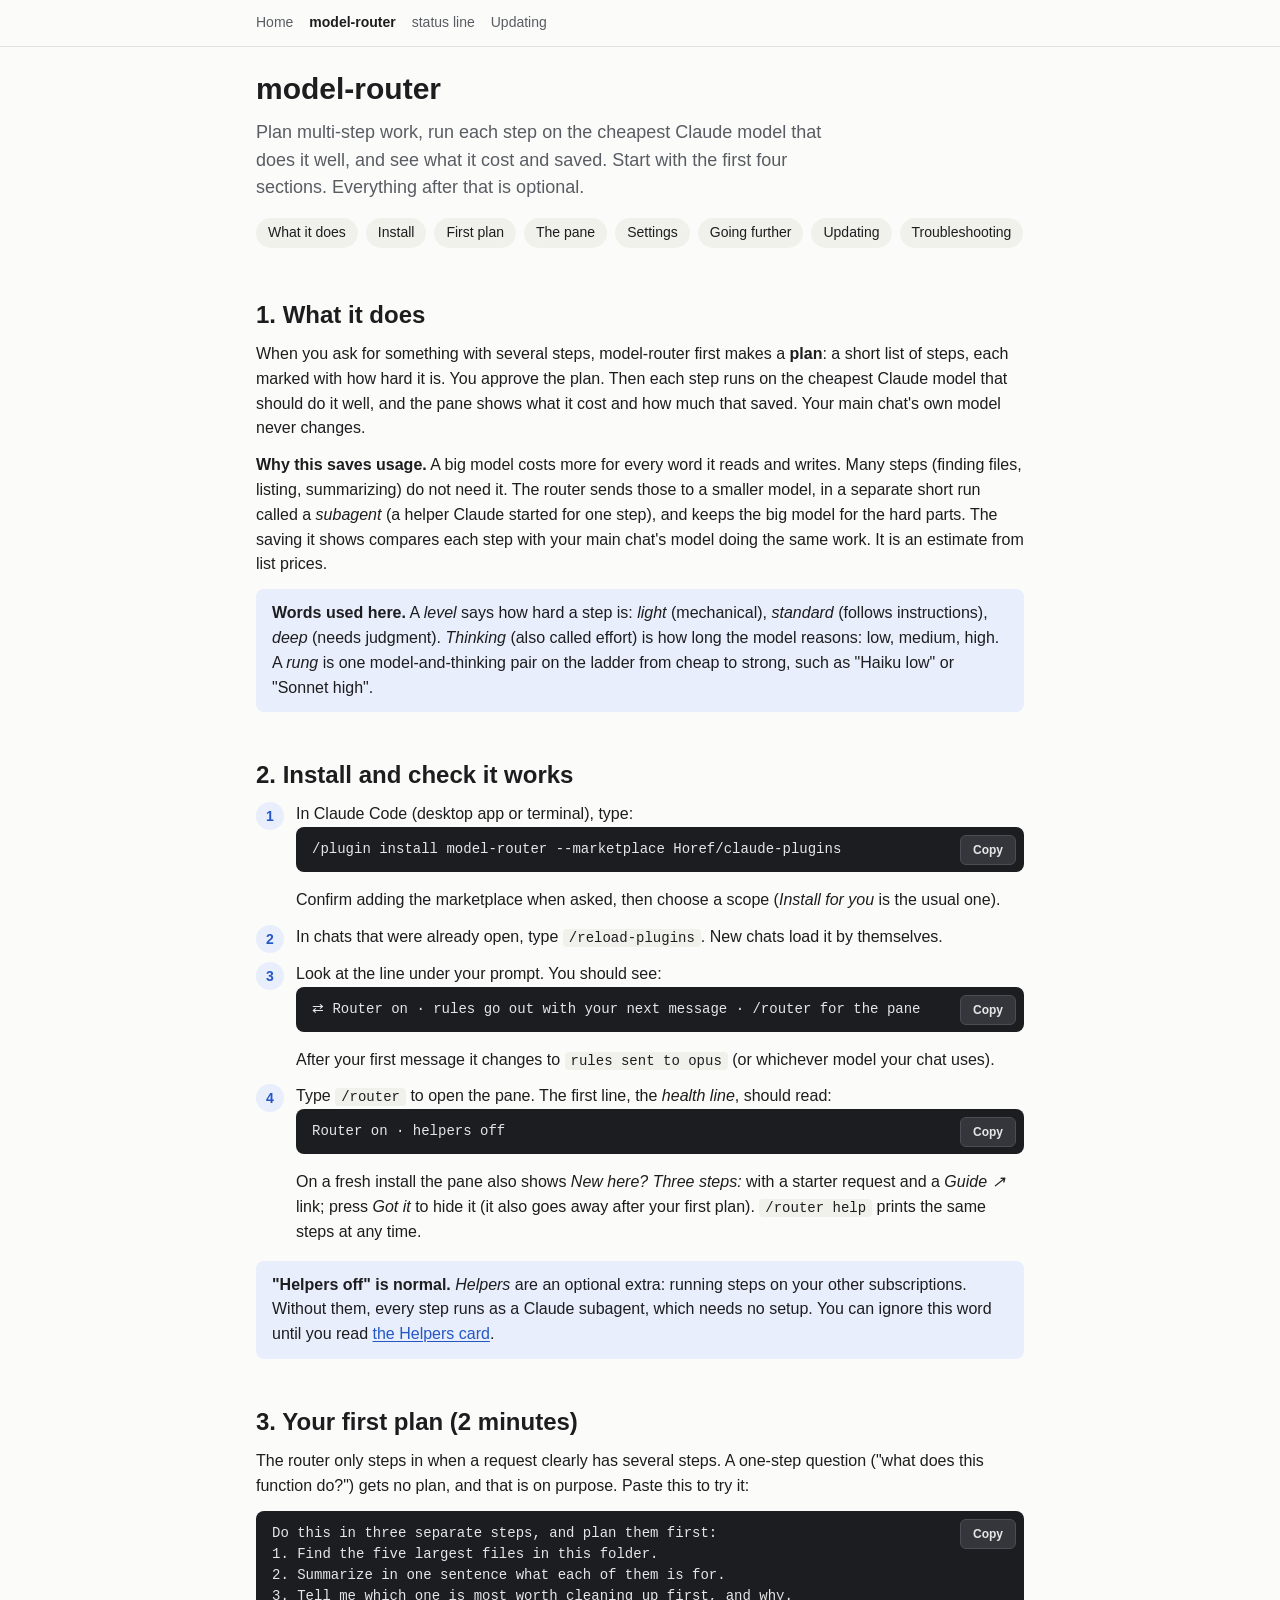
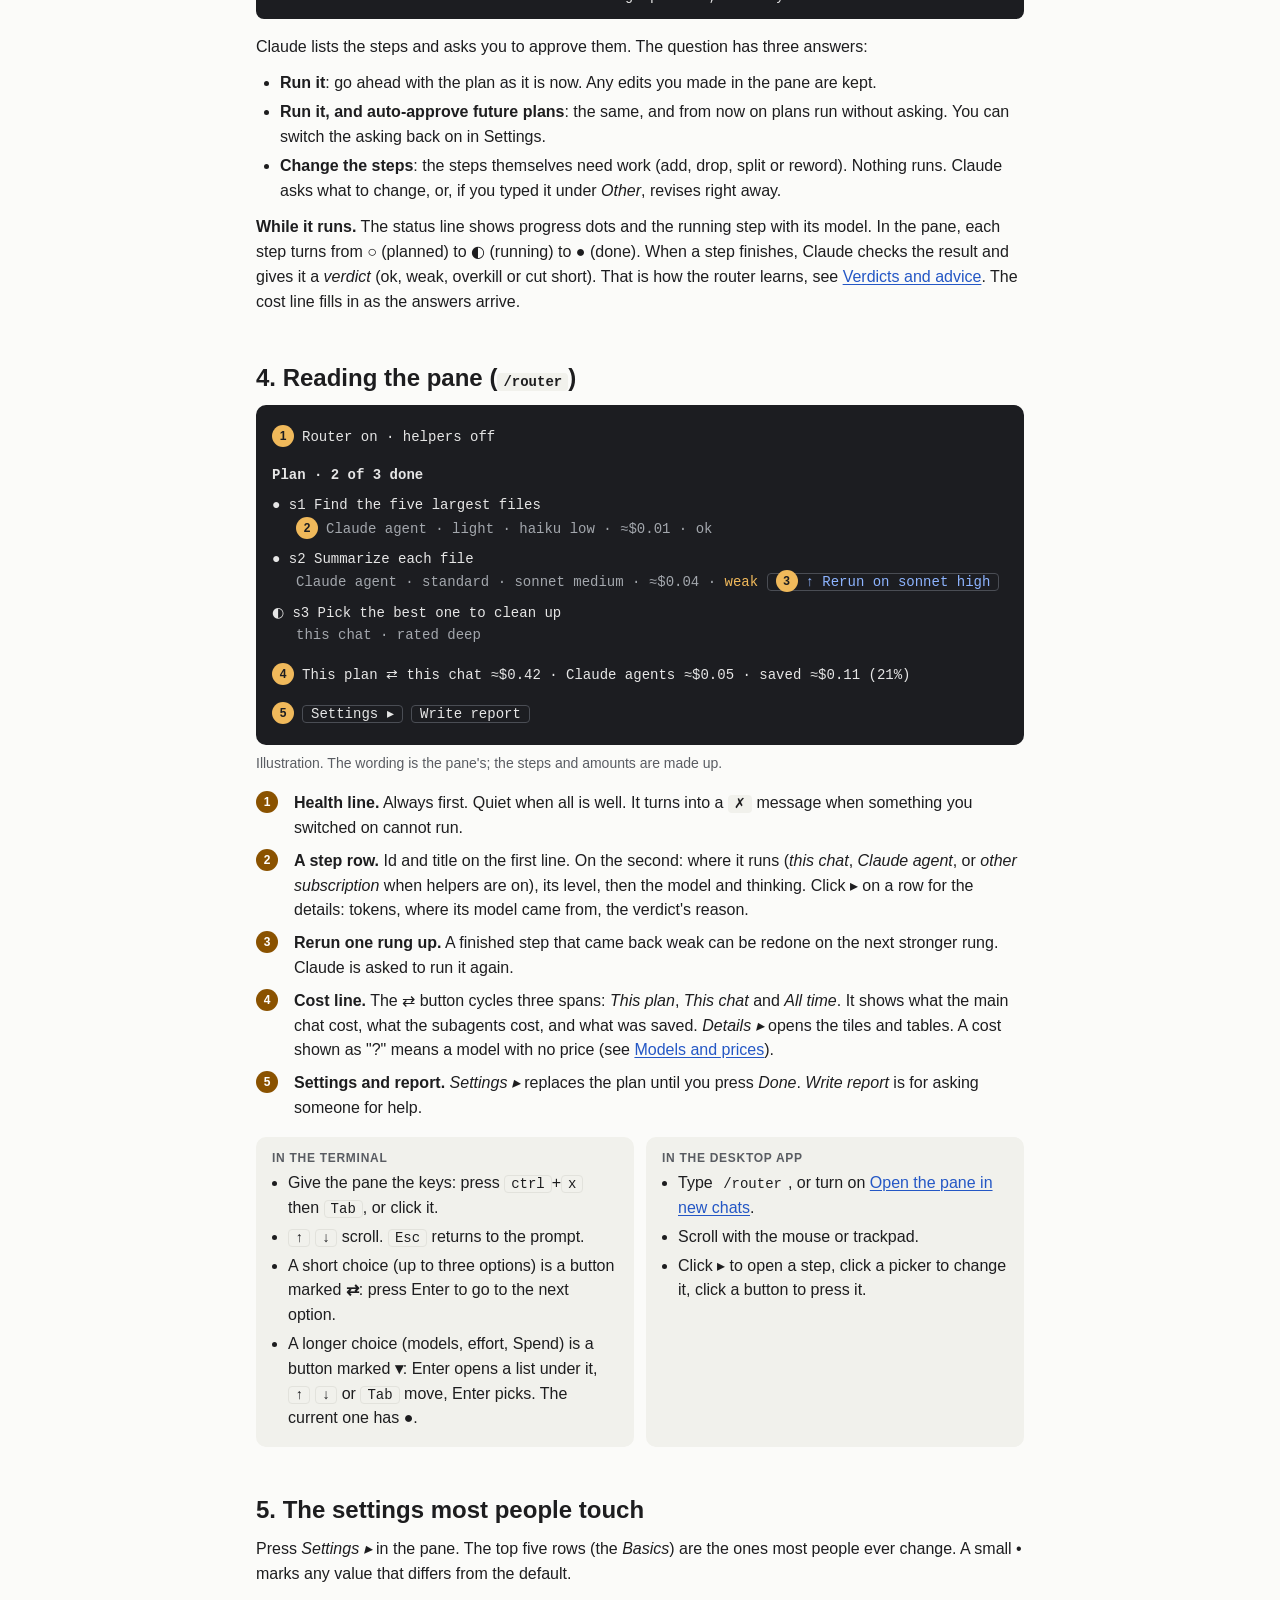
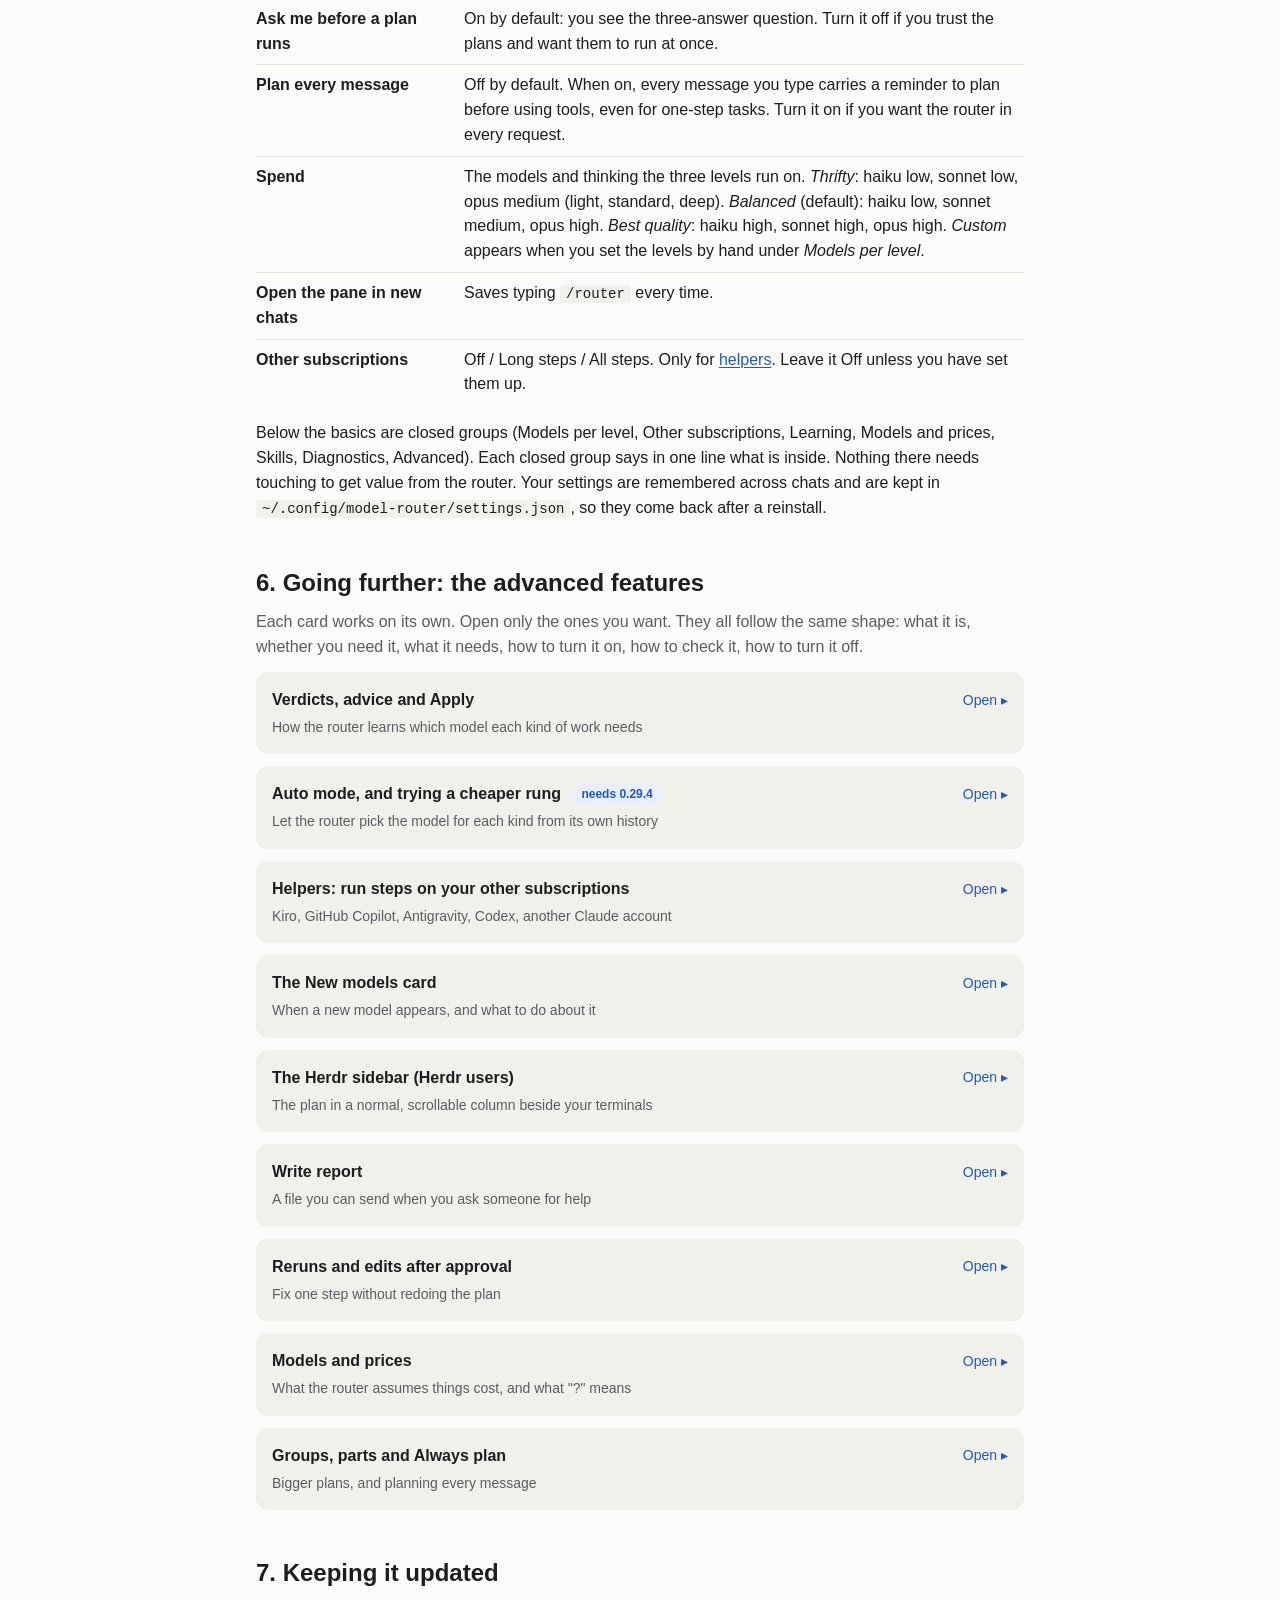
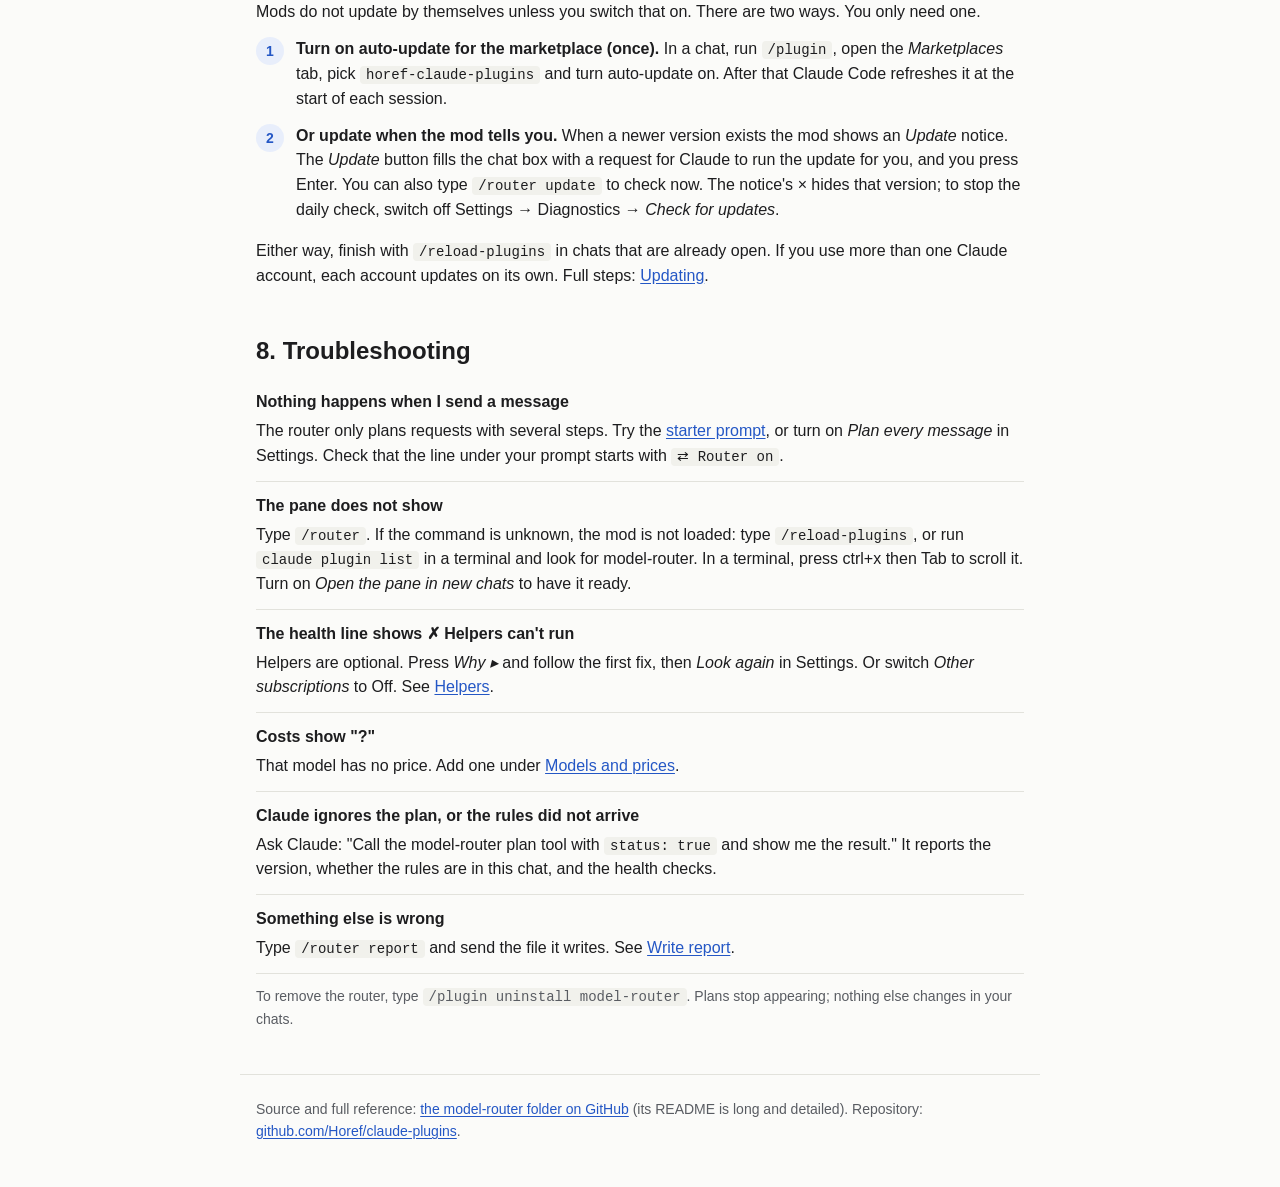
==== commit ed0e317d: "site: welcome, /router help and turning the update check off Co-Authored-By: Claude Opus 5.5 <norepl" ====
--- a/site/model-router.html
+++ b/site/model-router.html
@@ -45,7 +45,8 @@
     <div class="code"><pre>⇄ Router on · rules go out with your next message · /router for the pane</pre></div>
     After your first message it changes to <code>rules sent to opus</code> (or whichever model your chat uses).</li>
   <li>Type <code>/router</code> to open the pane. The first line, the <em>health line</em>, should read:
-    <div class="code"><pre>Router on · helpers off</pre></div></li>
+    <div class="code"><pre>Router on · helpers off</pre></div>
+    On a fresh install the pane also shows <em>New here? Three steps:</em> with a starter request and a <em>Guide ↗</em> link; press <em>Got it</em> to hide it (it also goes away after your first plan). <code>/router help</code> prints the same steps at any time.</li>
 </ol>
 <div class="note"><strong>"Helpers off" is normal.</strong> <em>Helpers</em> are an optional extra: running steps on your other subscriptions. Without them, every step runs as a Claude subagent, which needs no setup. You can ignore this word until you read <a href="#helpers">the Helpers card</a>.</div>
 
@@ -335,7 +336,7 @@
 <p>Mods do not update by themselves unless you switch that on. There are two ways. You only need one.</p>
 <ol class="steps">
   <li><strong>Turn on auto-update for the marketplace (once).</strong> In a chat, run <code>/plugin</code>, open the <em>Marketplaces</em> tab, pick <code>horef-claude-plugins</code> and turn auto-update on. After that Claude Code refreshes it at the start of each session.</li>
-  <li><strong>Or update when the mod tells you.</strong> When a newer version exists the mod shows an <em>Update</em> notice. The <em>Update</em> button fills the chat box with a request for Claude to run the update for you, and you press Enter. You can also type <code>/router update</code> to check now.</li>
+  <li><strong>Or update when the mod tells you.</strong> When a newer version exists the mod shows an <em>Update</em> notice. The <em>Update</em> button fills the chat box with a request for Claude to run the update for you, and you press Enter. You can also type <code>/router update</code> to check now. The notice's <em>×</em> hides that version; to stop the daily check, switch off Settings → Diagnostics → <em>Check for updates</em>.</li>
 </ol>
 <p>Either way, finish with <code>/reload-plugins</code> in chats that are already open. If you use more than one Claude account, each account updates on its own. Full steps: <a href="updating.html">Updating</a>.</p>
 
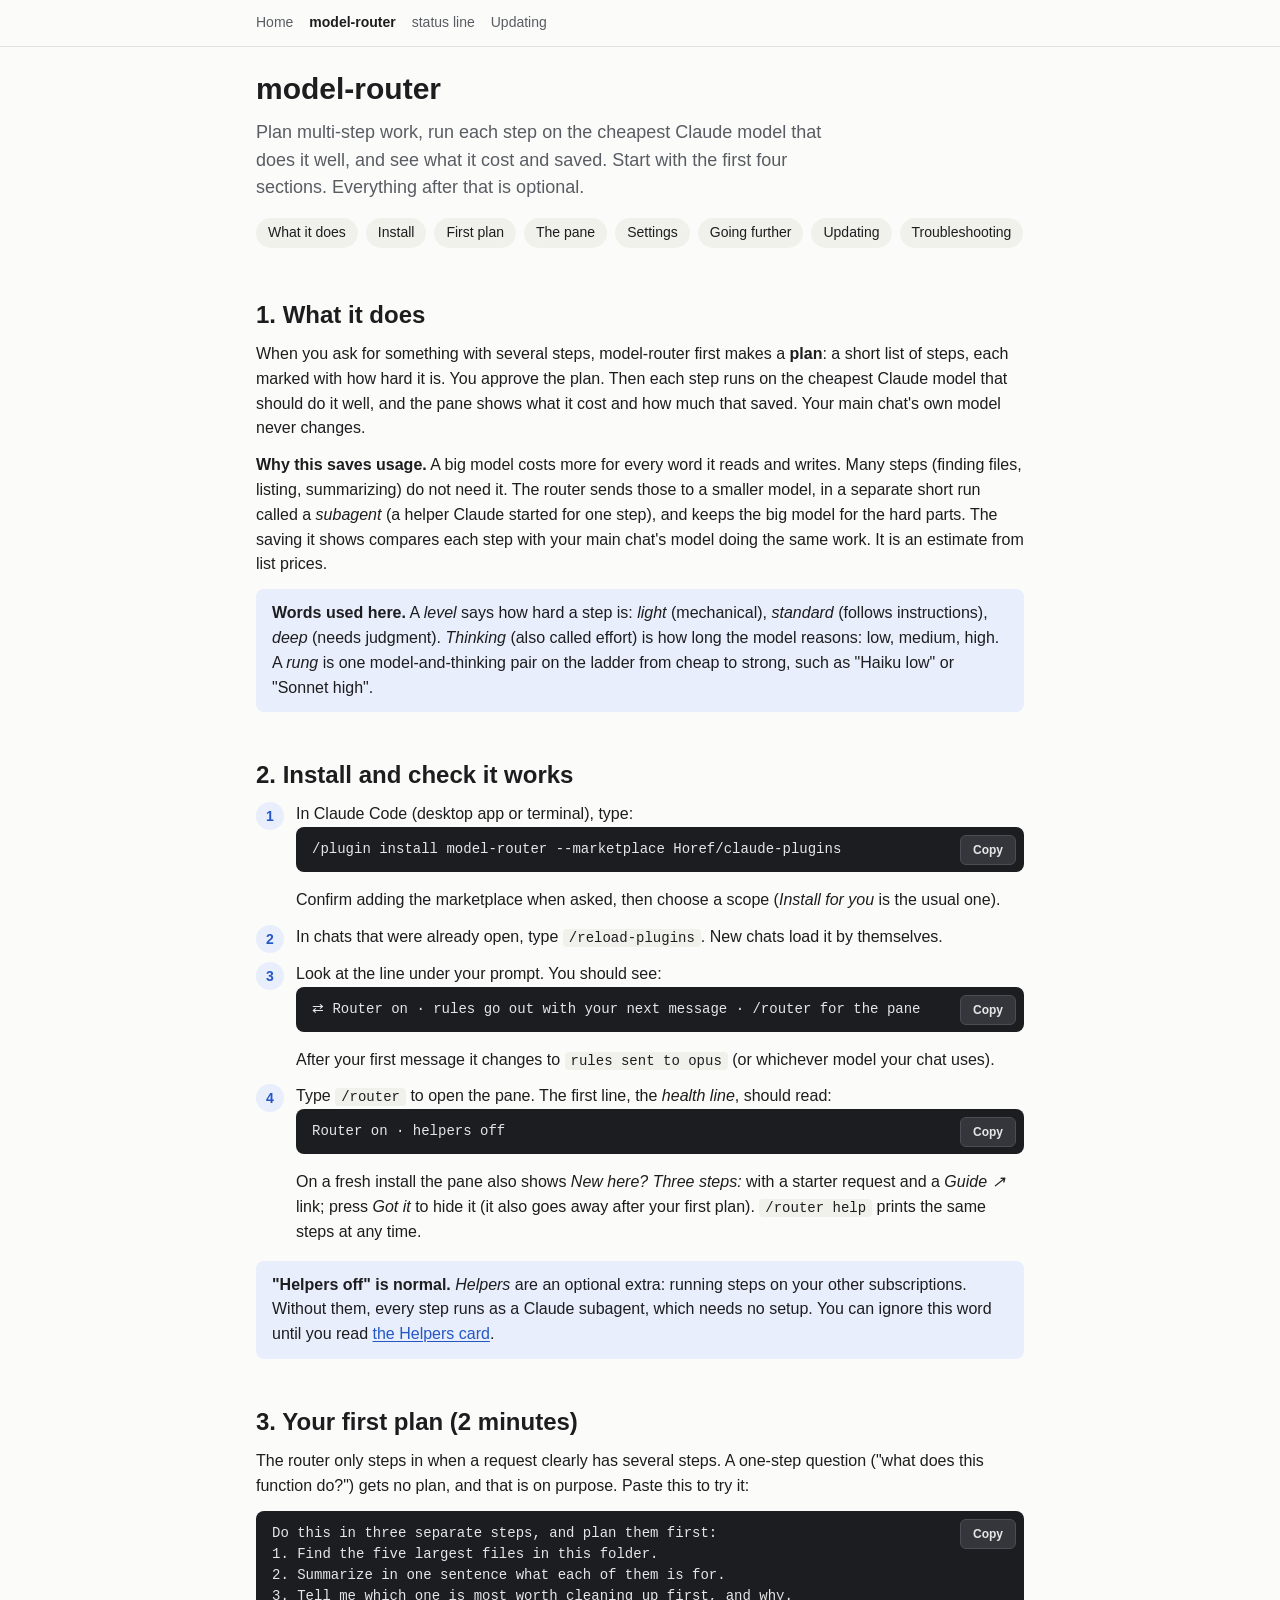
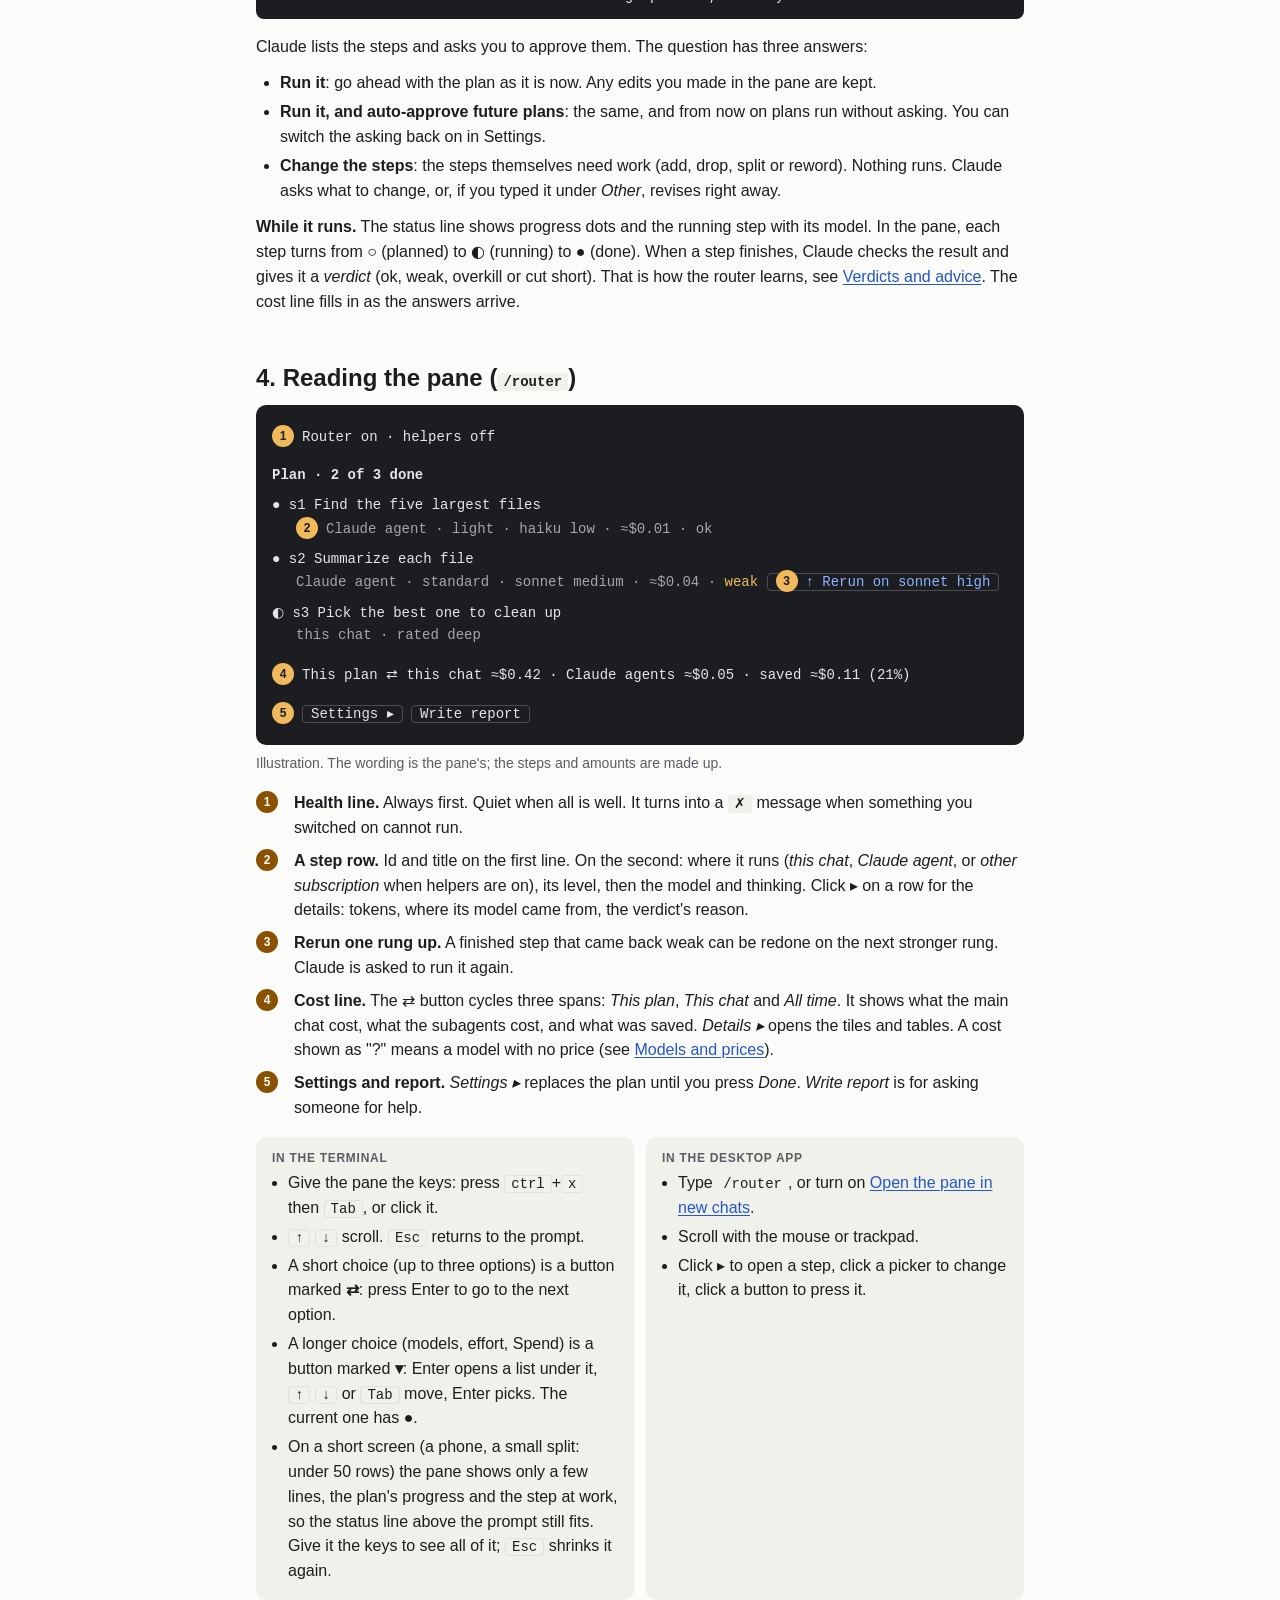
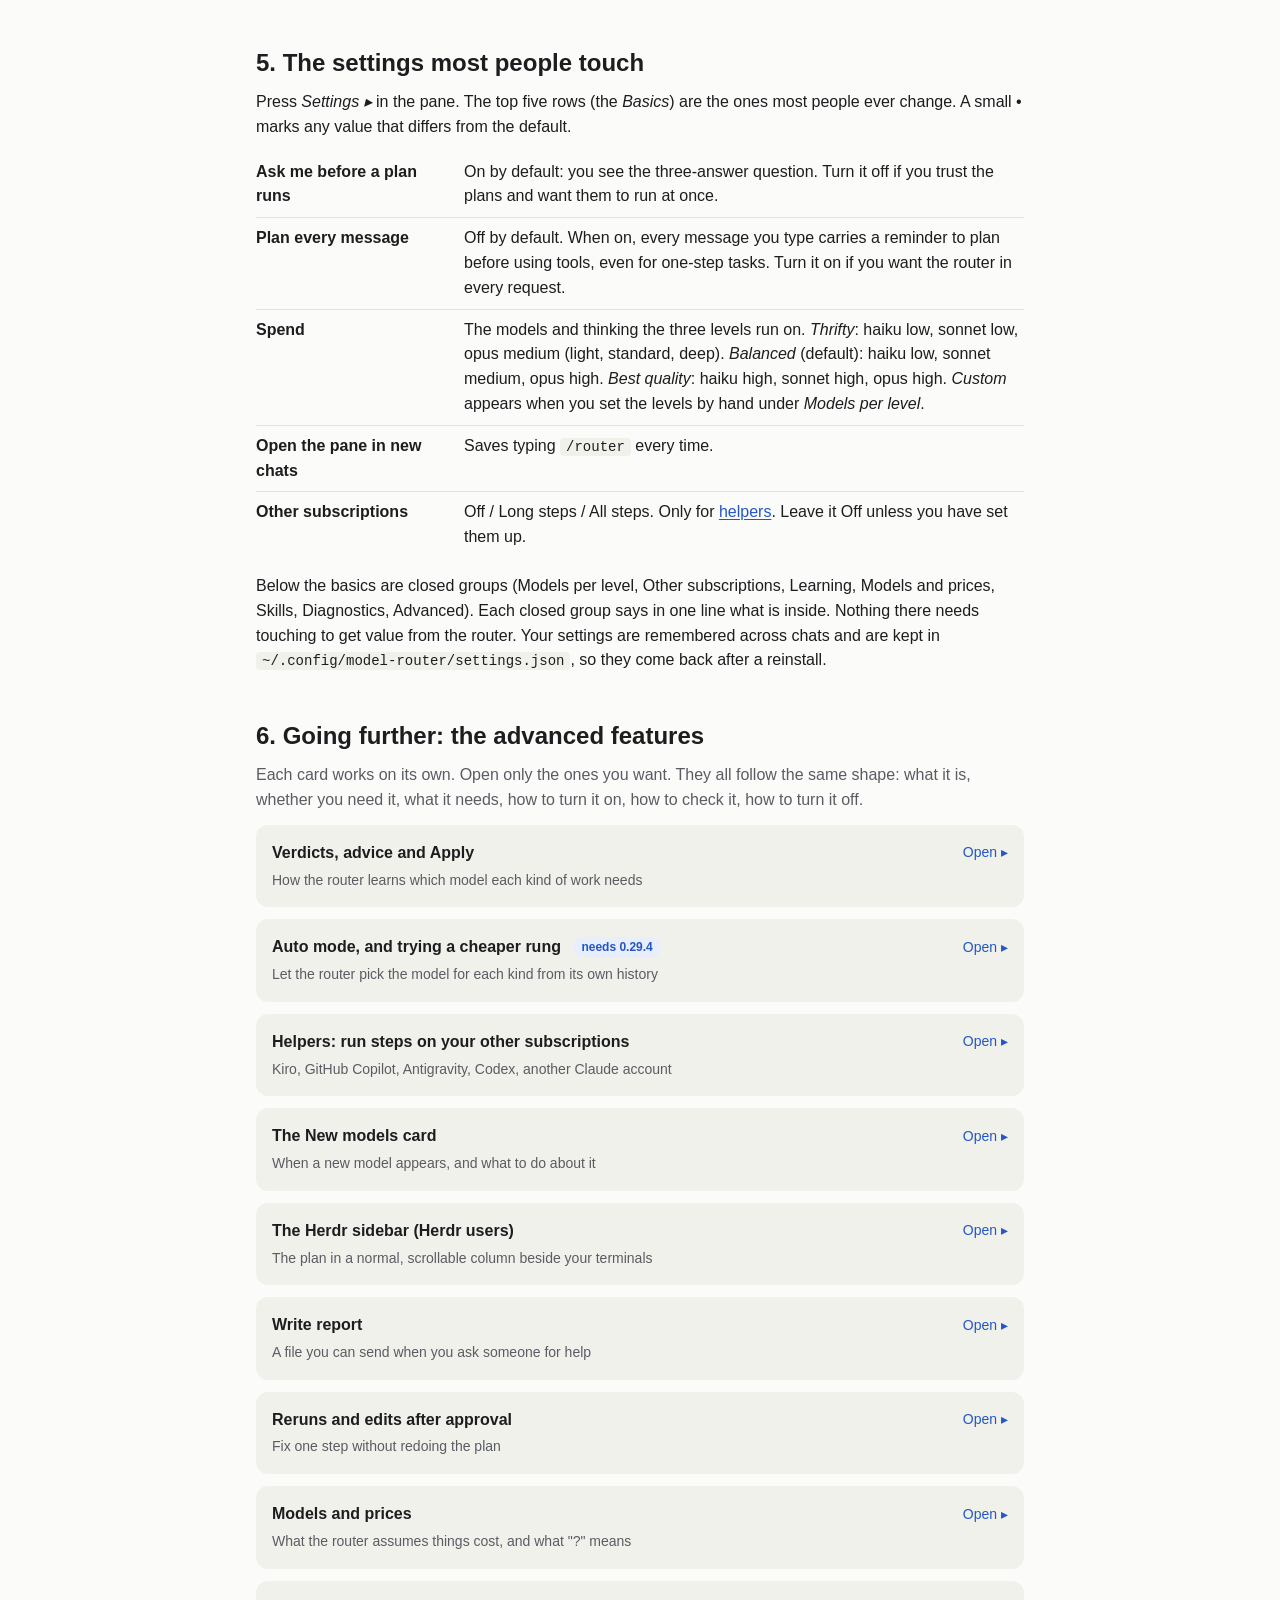
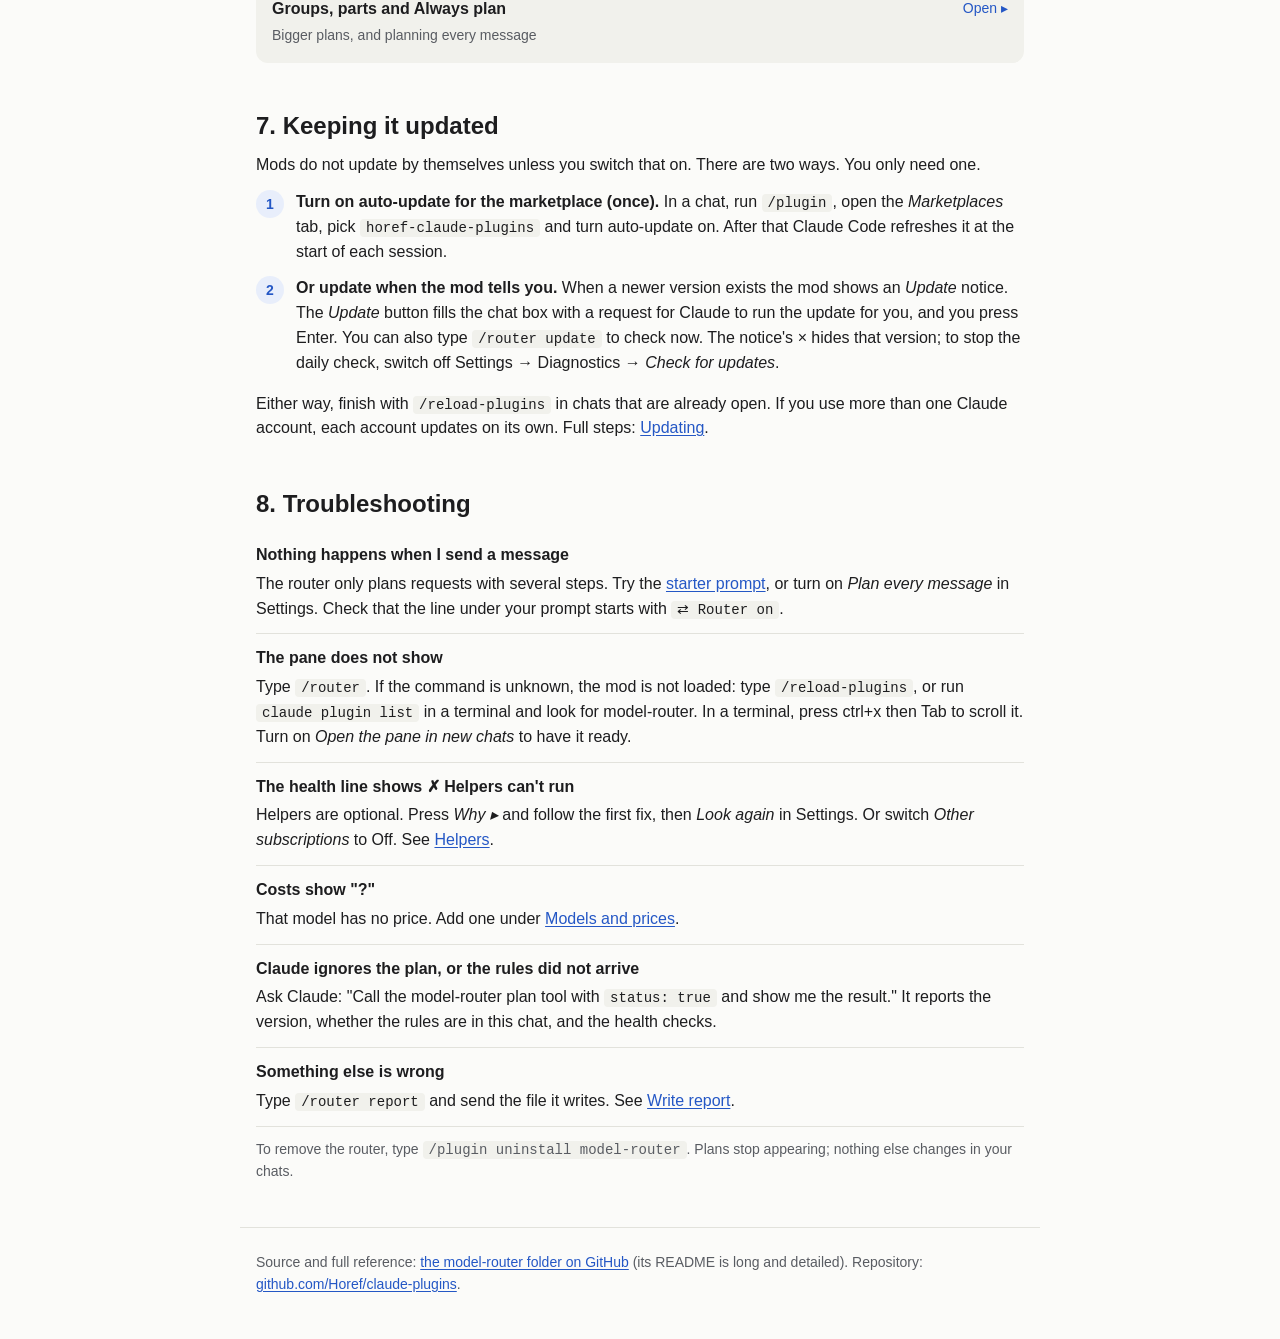
==== commit 31870d79: "model-router 0.30.2: glance pane on short terminals On a phone (Herdr, 48 columns) the pane sits inl" ====
--- a/site/model-router.html
+++ b/site/model-router.html
@@ -98,6 +98,7 @@
       <li><kbd>↑</kbd> <kbd>↓</kbd> scroll. <kbd>Esc</kbd> returns to the prompt.</li>
       <li>A short choice (up to three options) is a button marked <strong>⇄</strong>: press Enter to go to the next option.</li>
       <li>A longer choice (models, effort, Spend) is a button marked <strong>▾</strong>: Enter opens a list under it, <kbd>↑</kbd> <kbd>↓</kbd> or <kbd>Tab</kbd> move, Enter picks. The current one has ●.</li>
+      <li>On a short screen (a phone, a small split: under 50 rows) the pane shows only a few lines, the plan's progress and the step at work, so the status line above the prompt still fits. Give it the keys to see all of it; <kbd>Esc</kbd> shrinks it again.</li>
     </ul>
   </div>
   <div class="col">
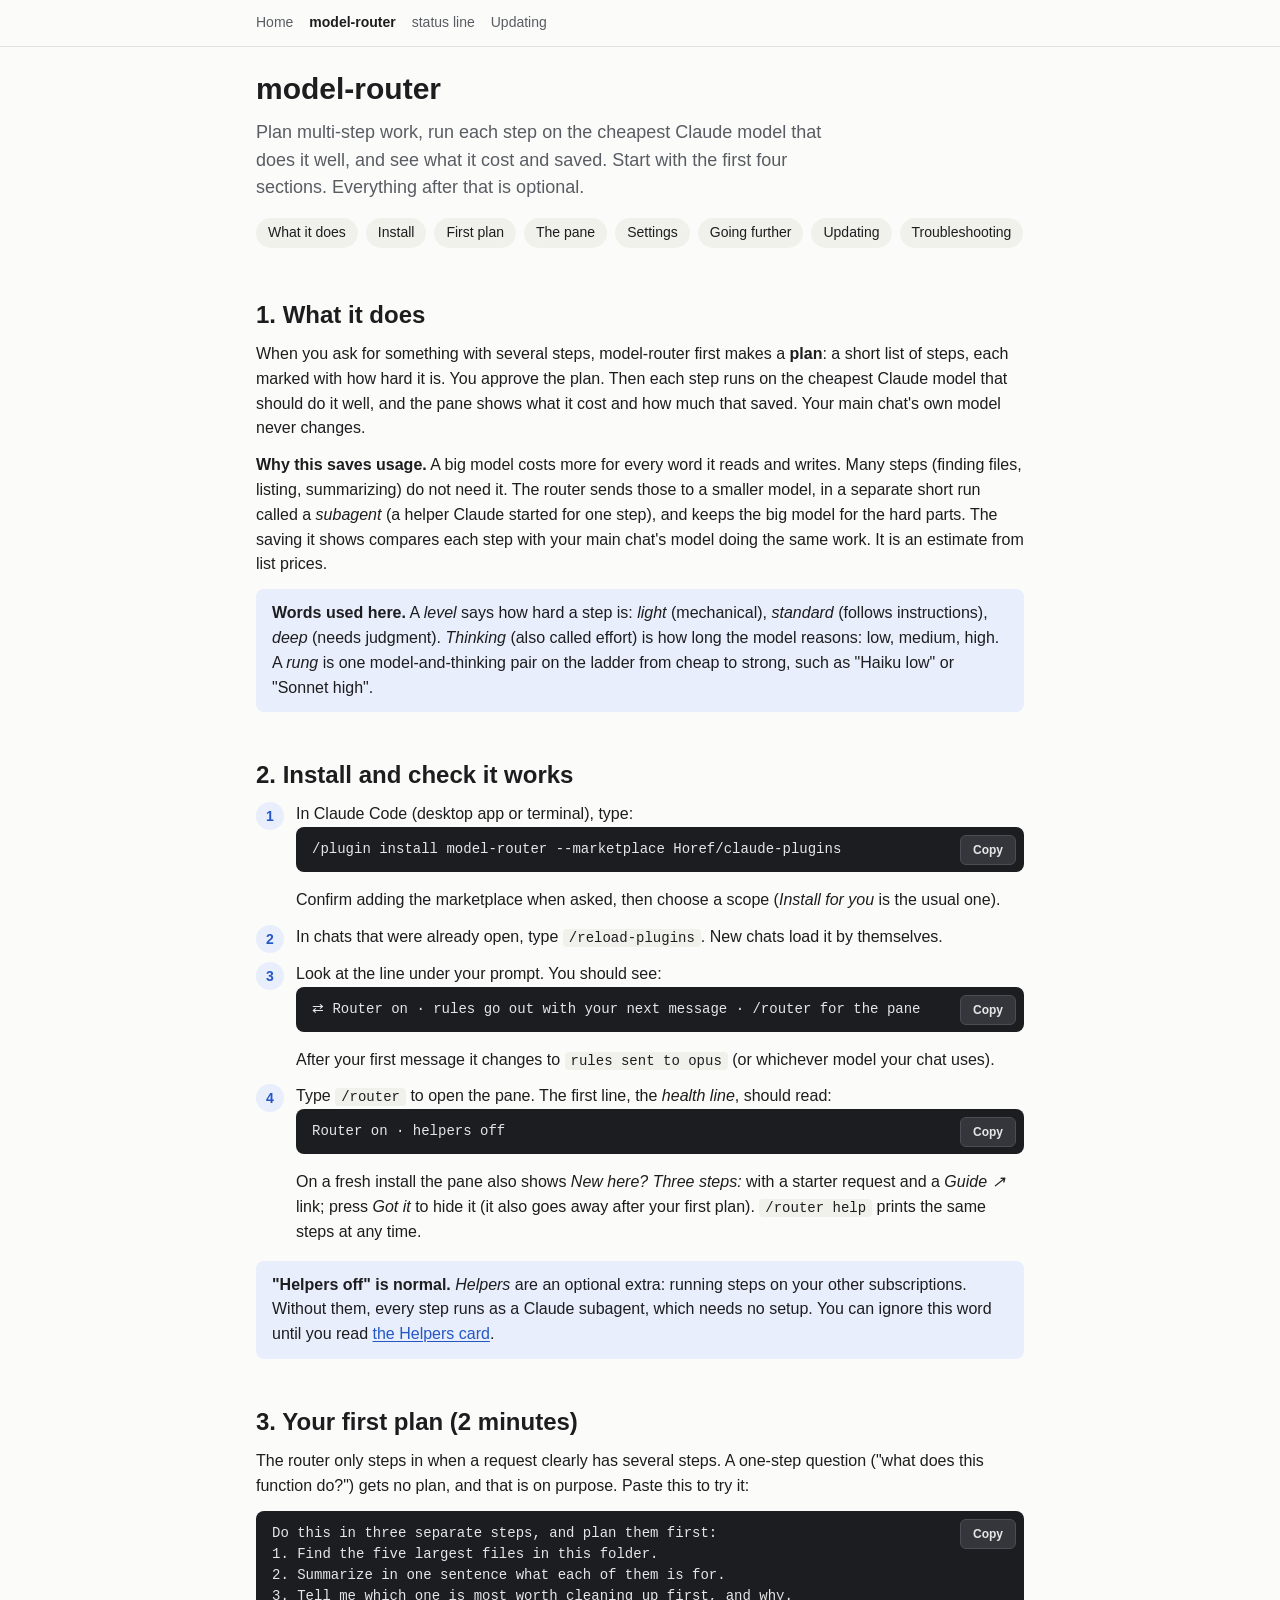
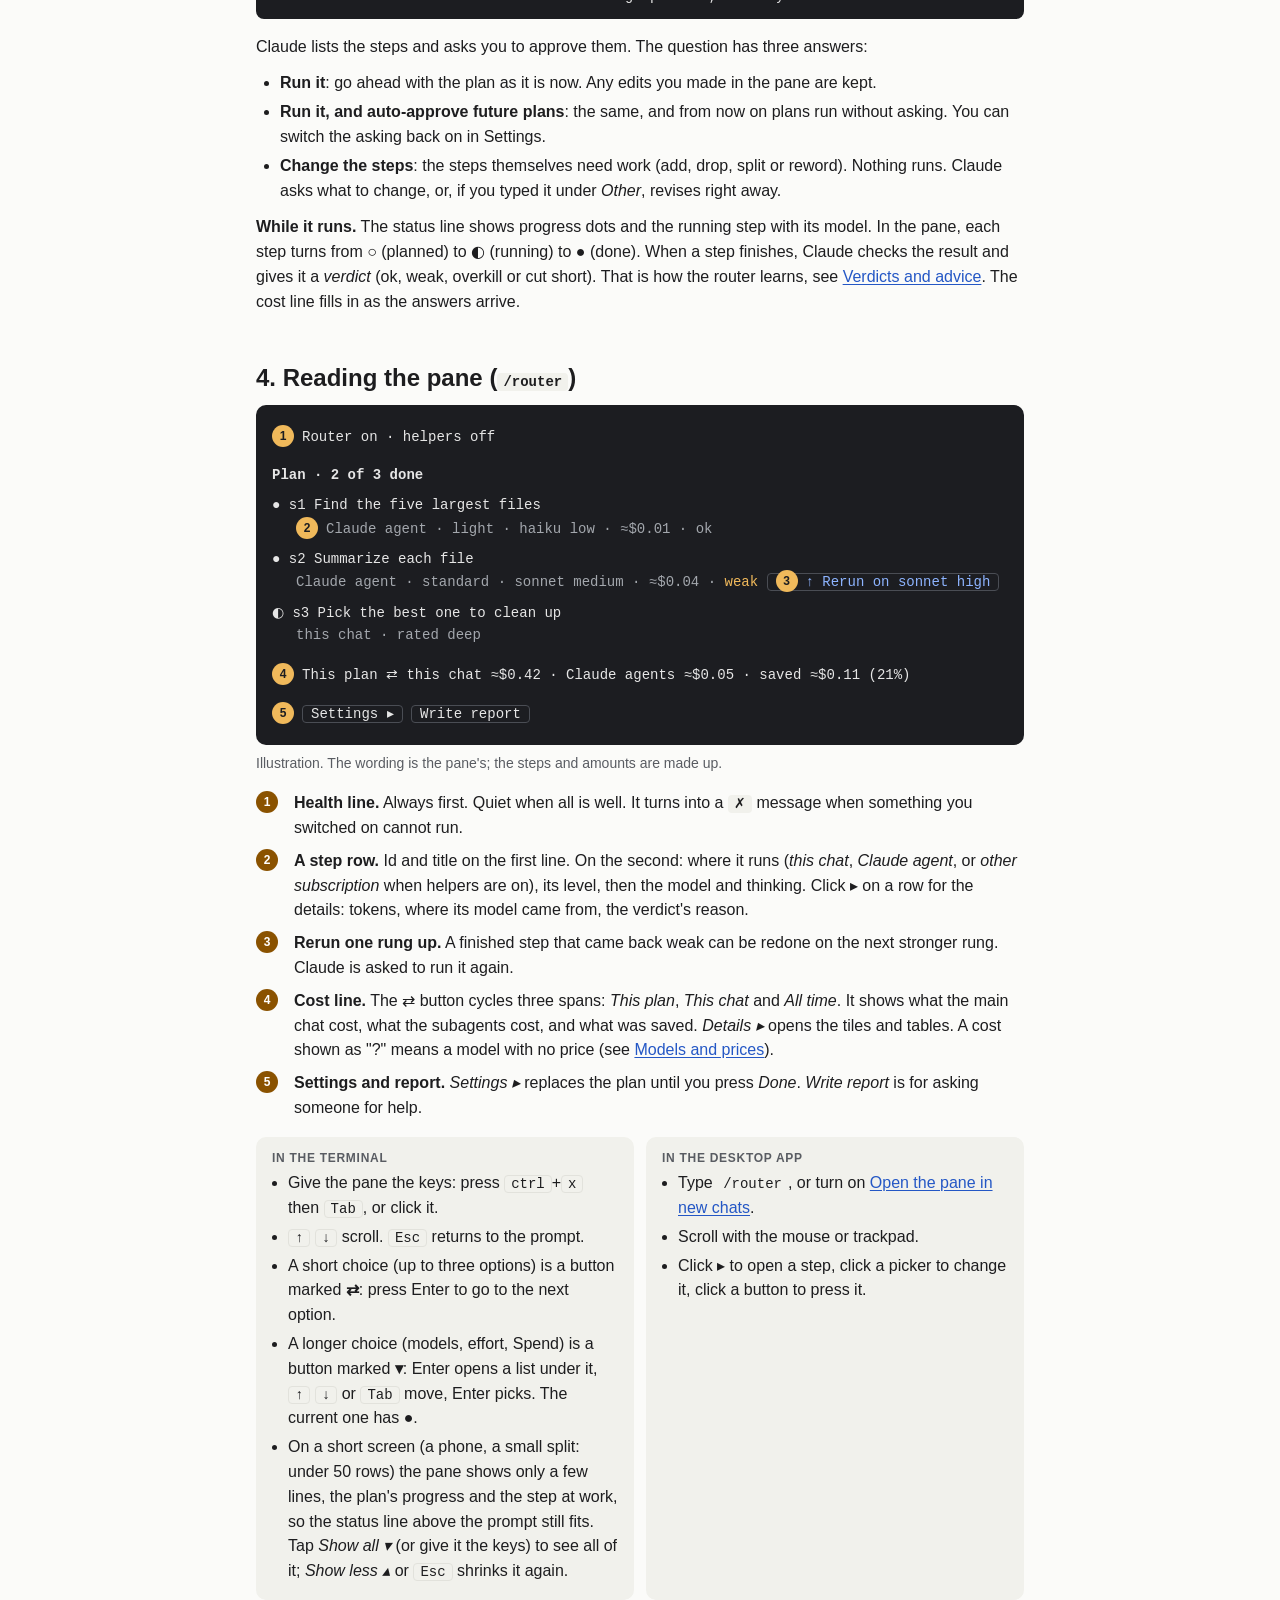
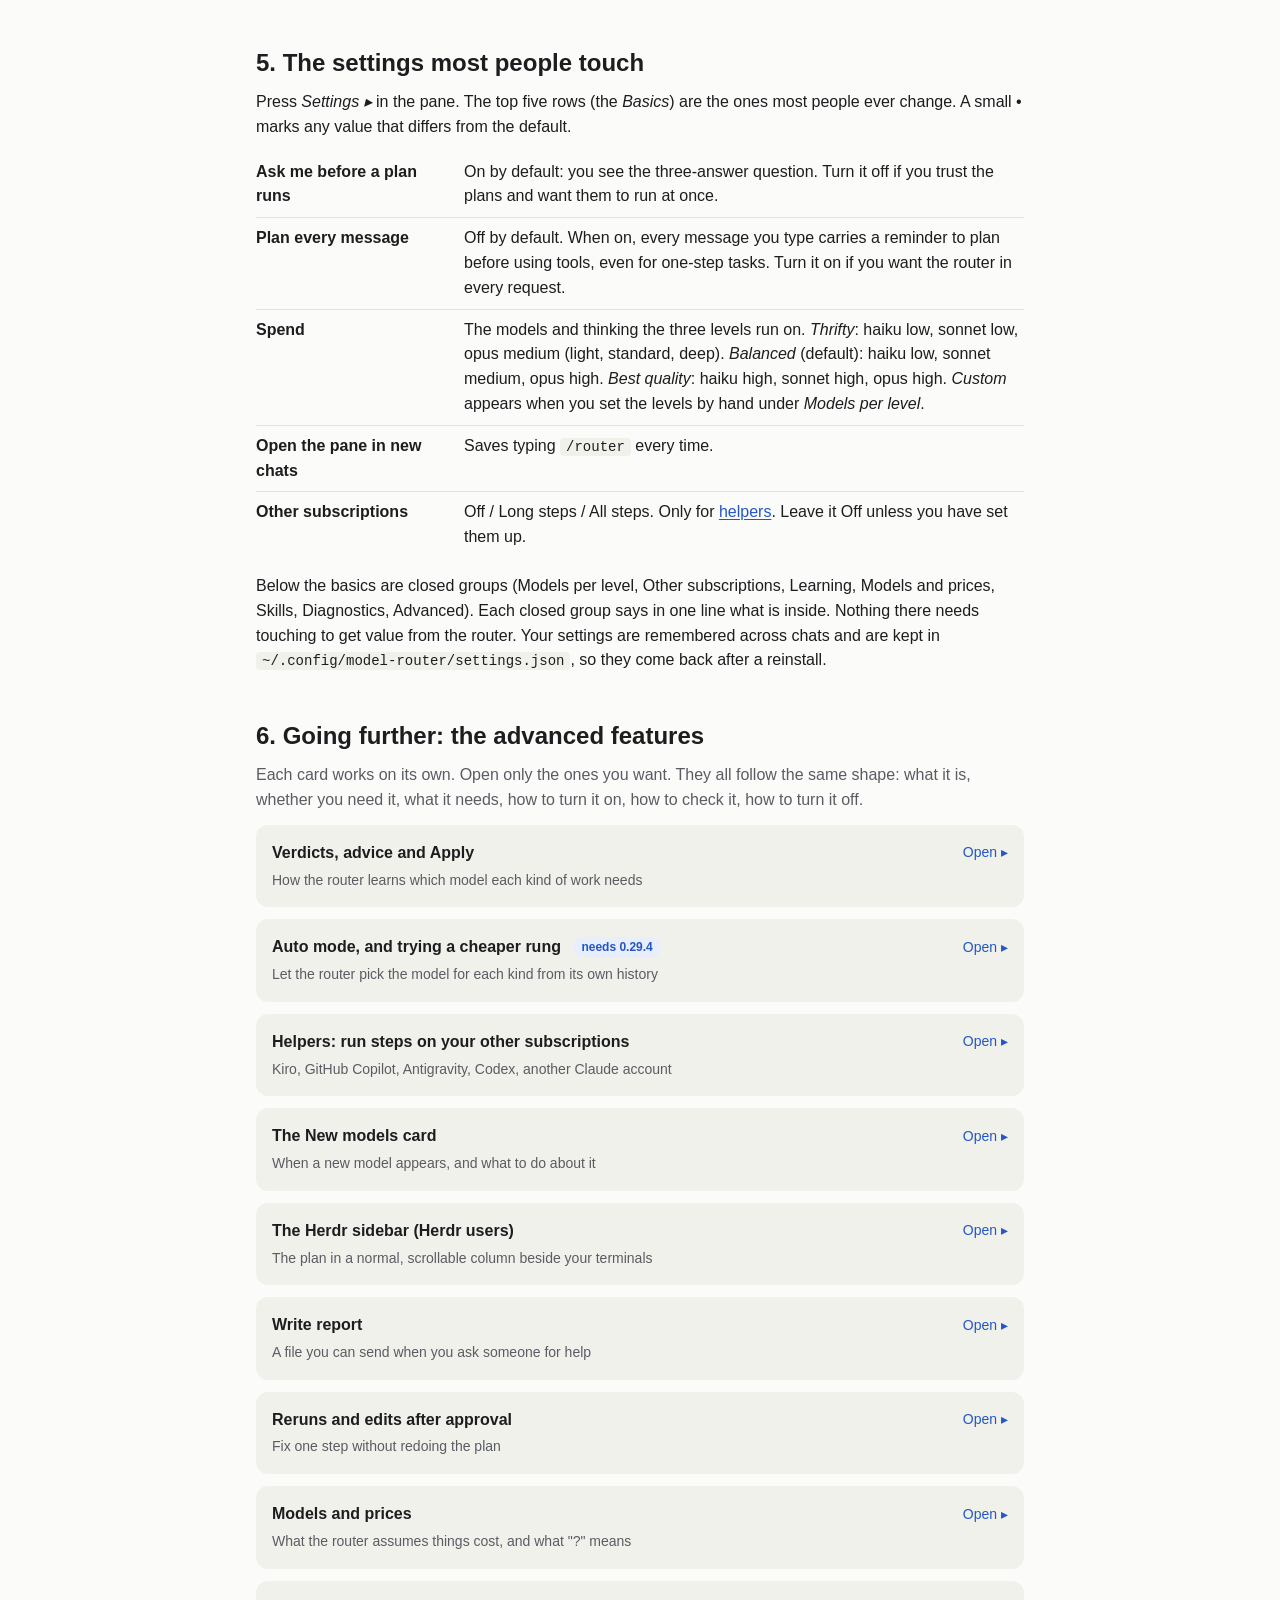
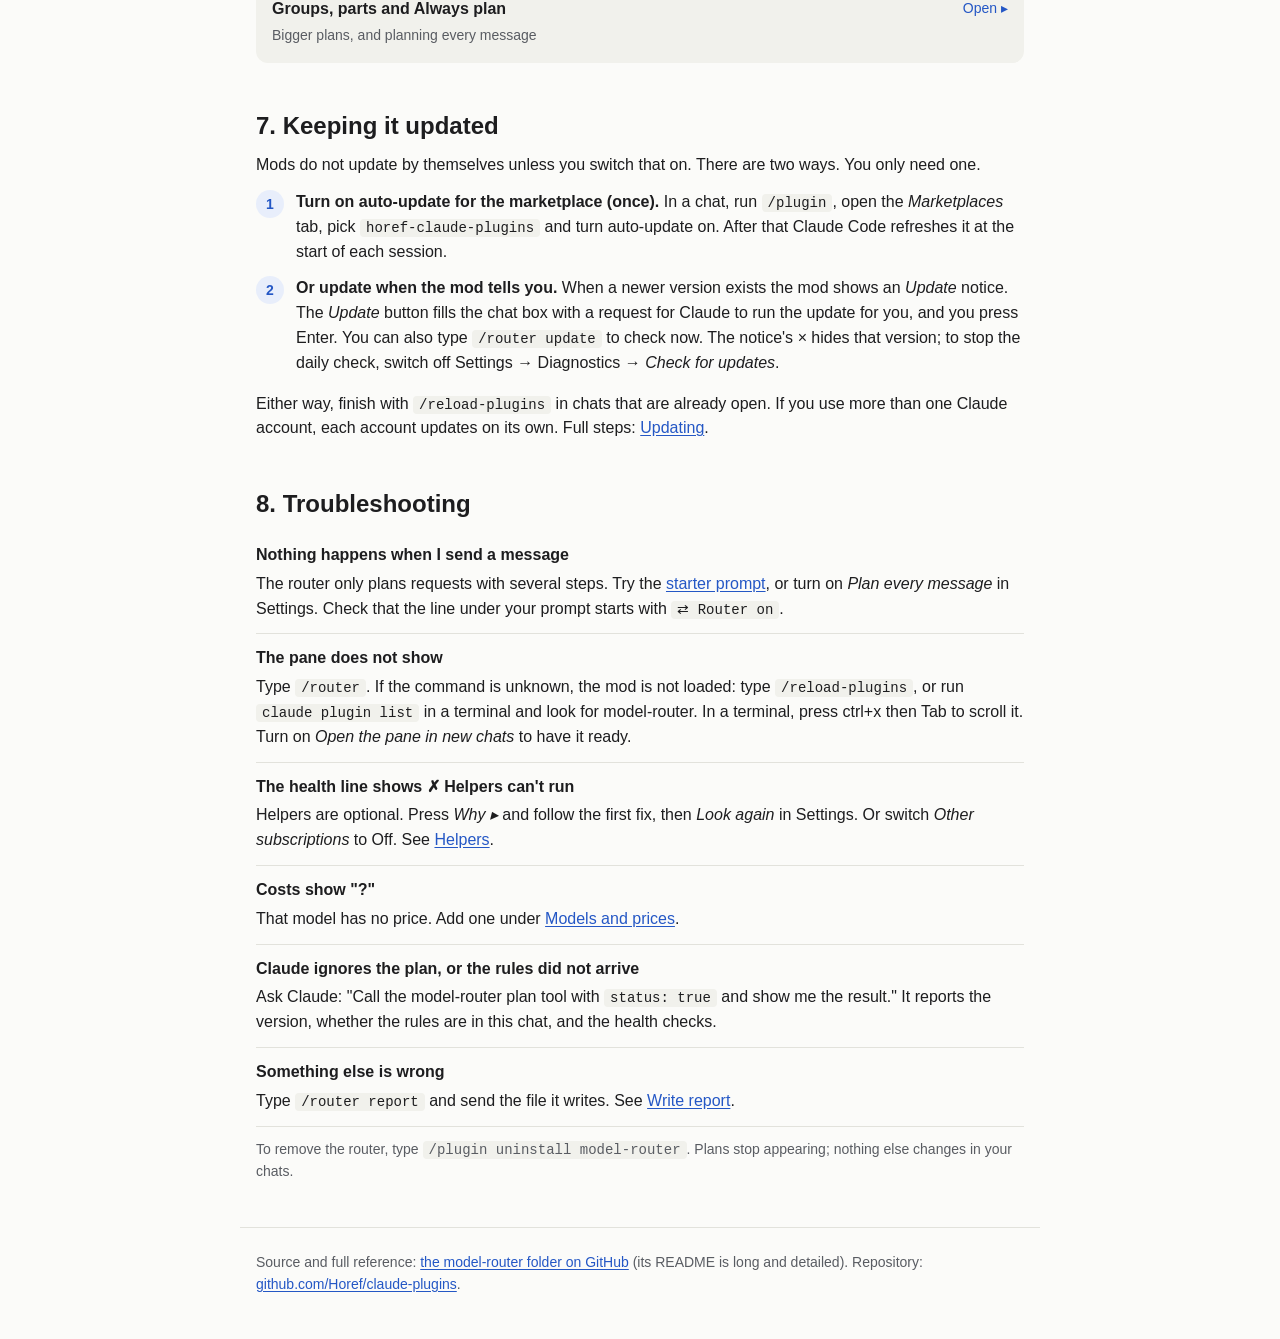
==== commit e6d49809: "model-router 0.30.3: Show all button on the short-terminal glance ctrl+x tab is hard to type on a ph" ====
--- a/site/model-router.html
+++ b/site/model-router.html
@@ -98,7 +98,7 @@
       <li><kbd>↑</kbd> <kbd>↓</kbd> scroll. <kbd>Esc</kbd> returns to the prompt.</li>
       <li>A short choice (up to three options) is a button marked <strong>⇄</strong>: press Enter to go to the next option.</li>
       <li>A longer choice (models, effort, Spend) is a button marked <strong>▾</strong>: Enter opens a list under it, <kbd>↑</kbd> <kbd>↓</kbd> or <kbd>Tab</kbd> move, Enter picks. The current one has ●.</li>
-      <li>On a short screen (a phone, a small split: under 50 rows) the pane shows only a few lines, the plan's progress and the step at work, so the status line above the prompt still fits. Give it the keys to see all of it; <kbd>Esc</kbd> shrinks it again.</li>
+      <li>On a short screen (a phone, a small split: under 50 rows) the pane shows only a few lines, the plan's progress and the step at work, so the status line above the prompt still fits. Tap <em>Show all ▾</em> (or give it the keys) to see all of it; <em>Show less ▴</em> or <kbd>Esc</kbd> shrinks it again.</li>
     </ul>
   </div>
   <div class="col">
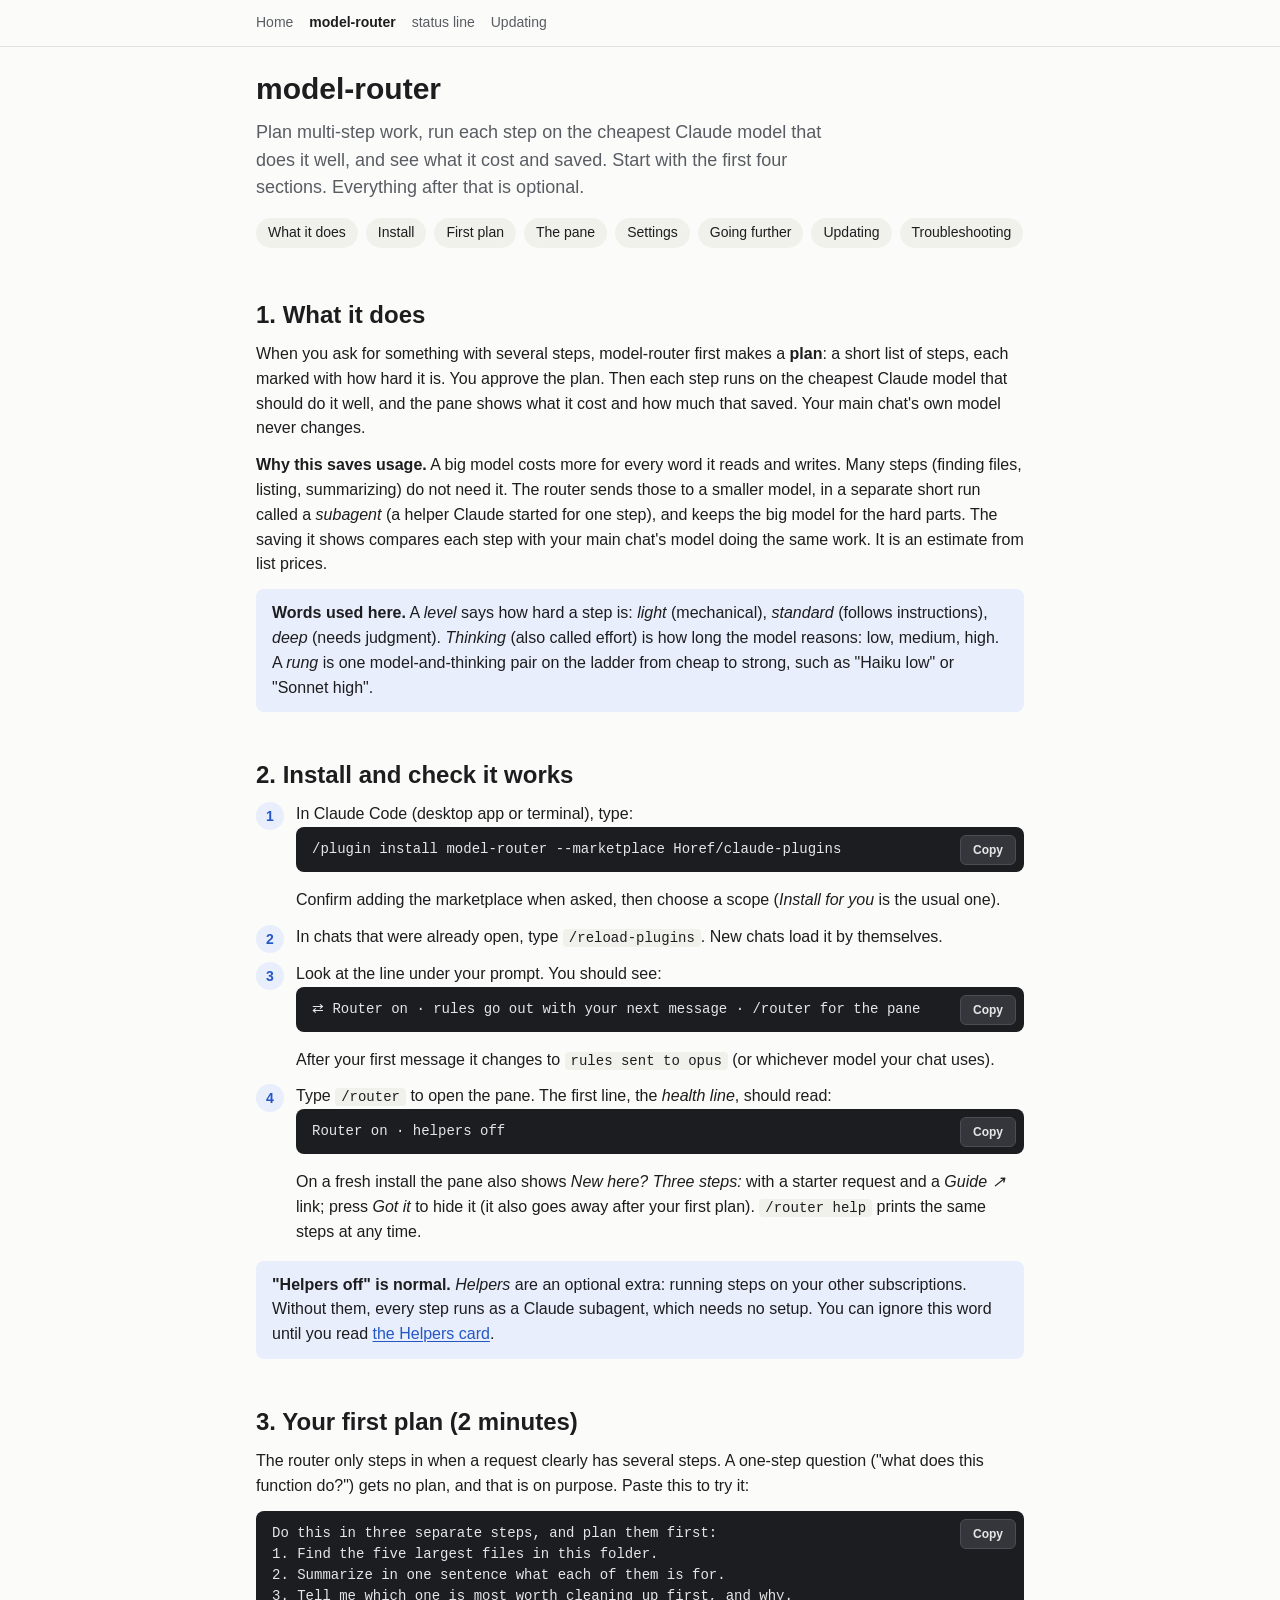
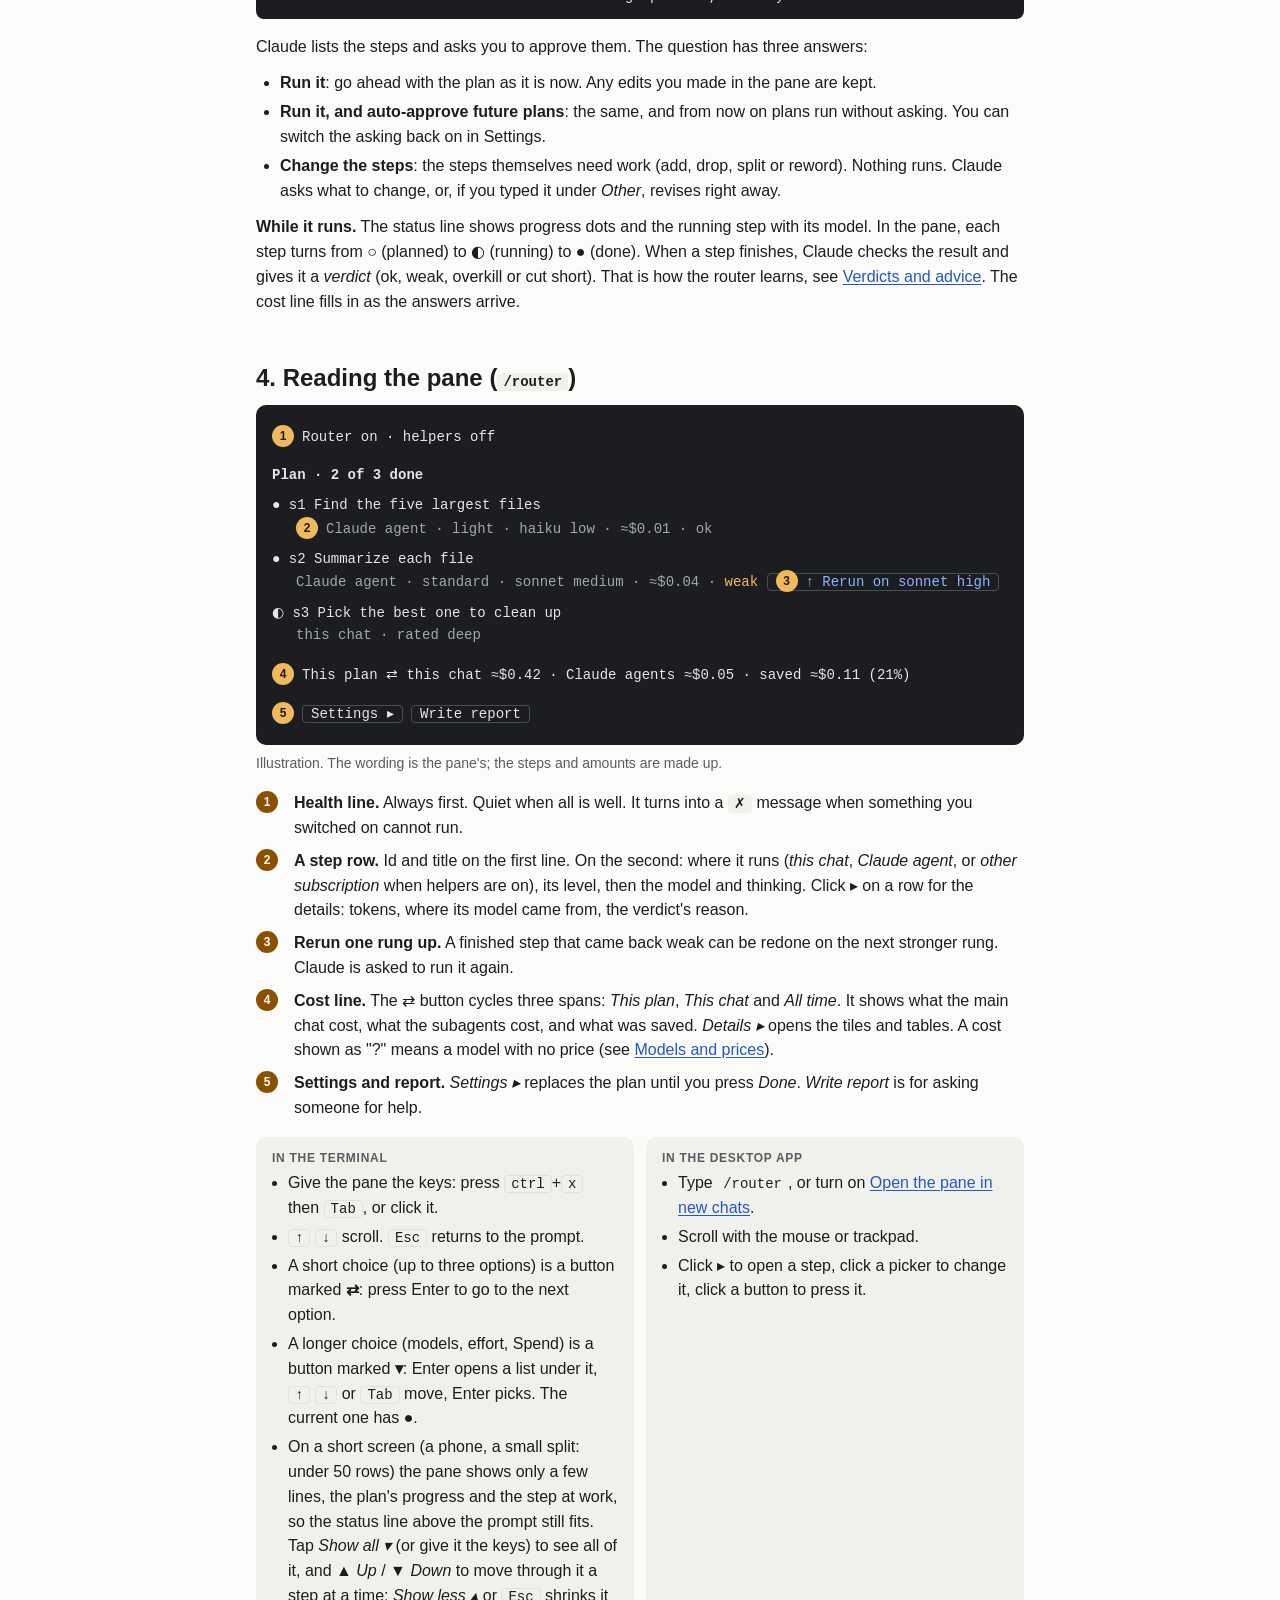
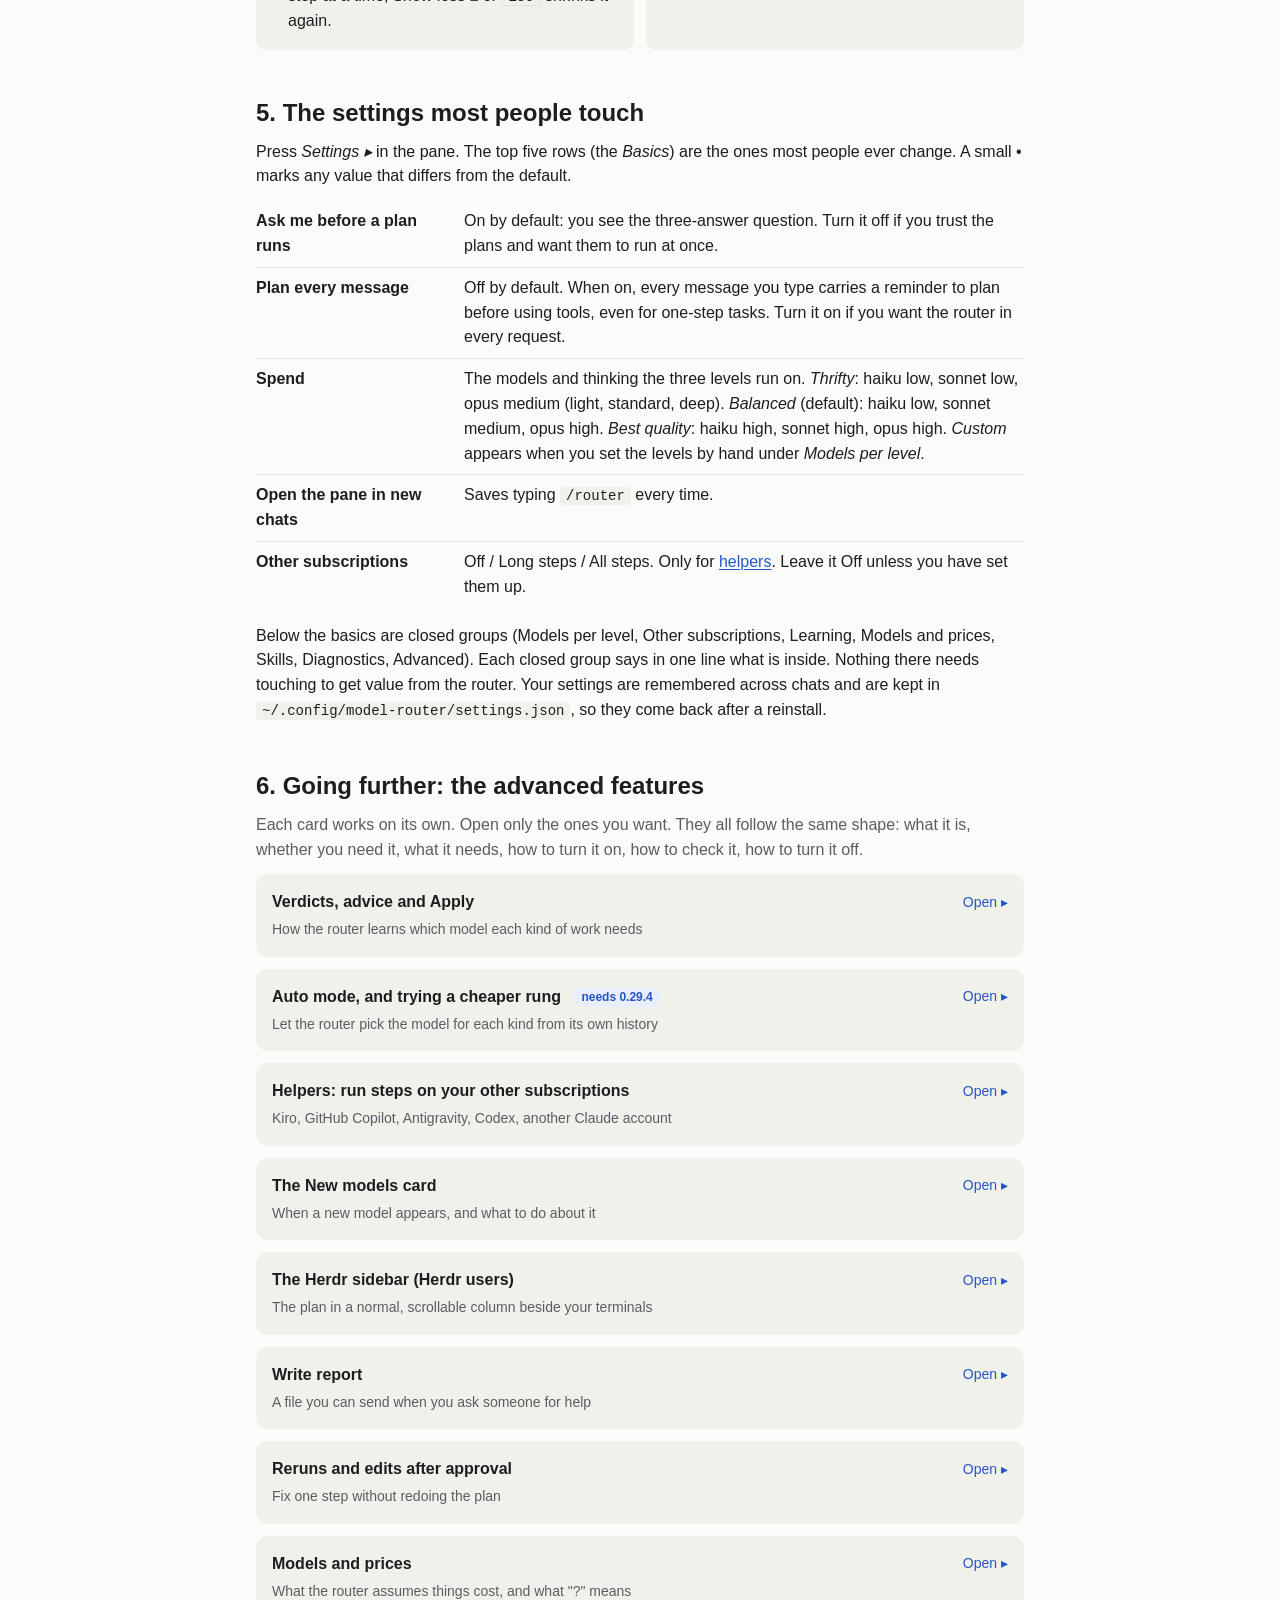
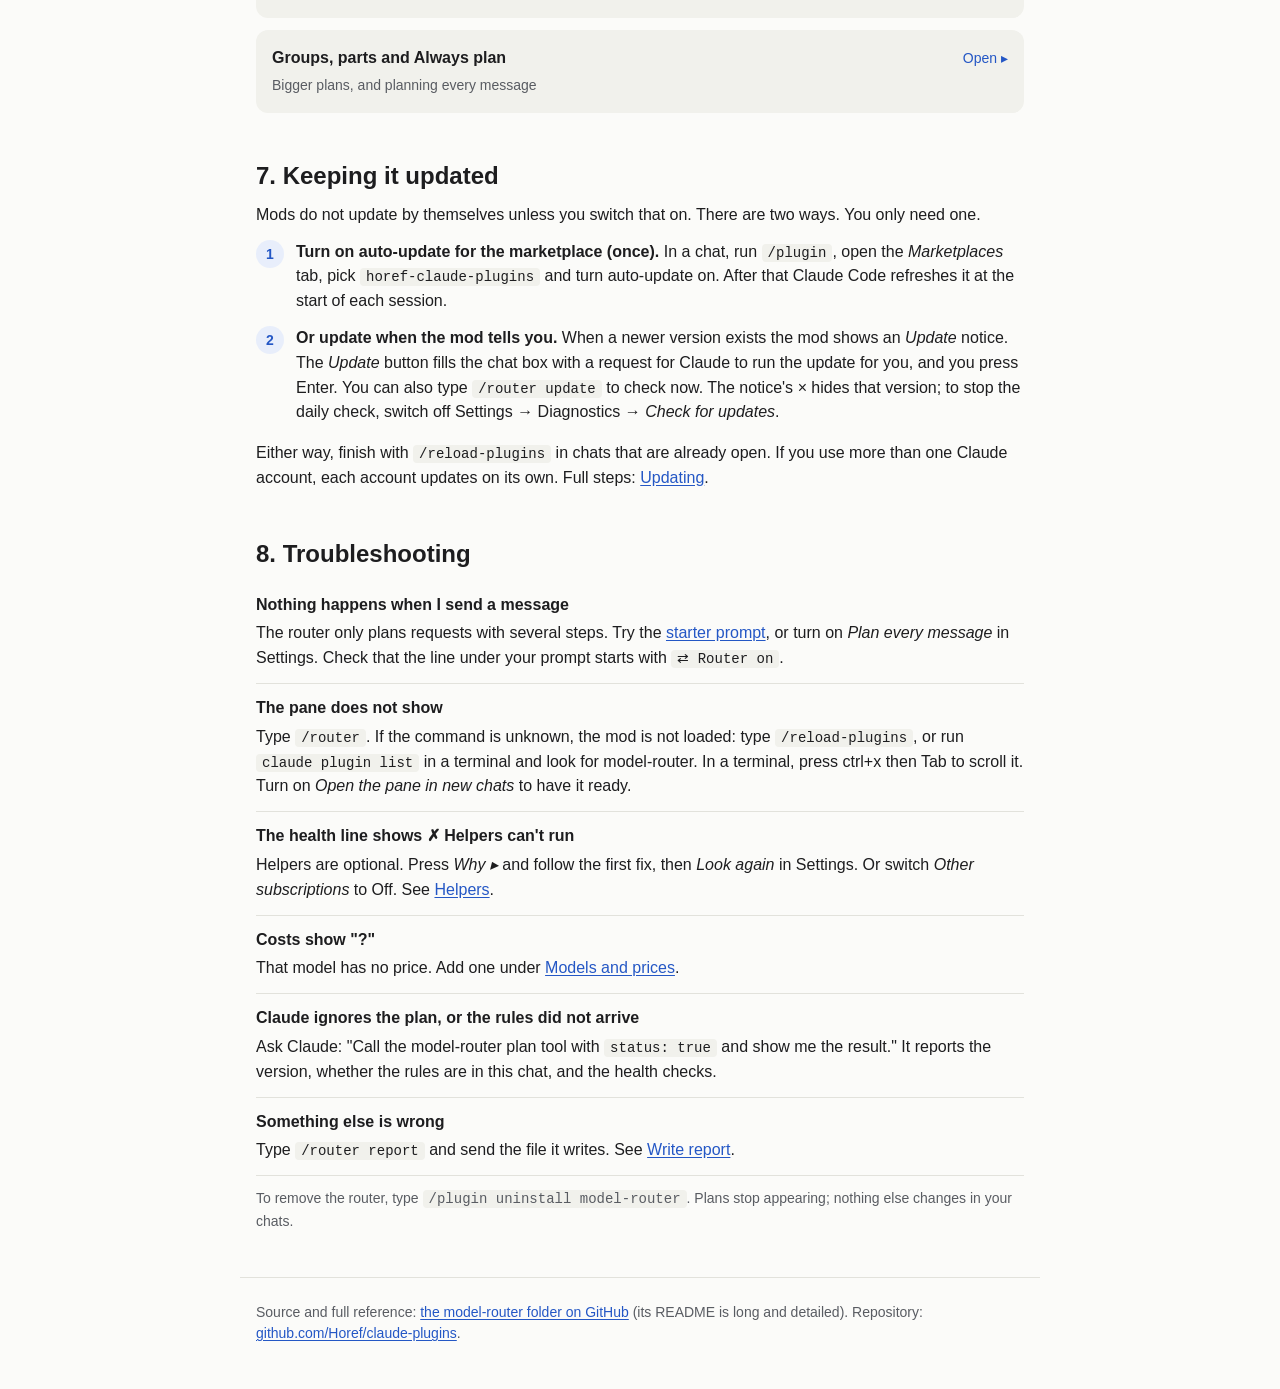
==== commit c53b2fee: "model-router 0.30.4: ▲ Up / ▼ Down paging after Show all on a phone Claude Code keeps an inline pane" ====
--- a/site/model-router.html
+++ b/site/model-router.html
@@ -98,7 +98,7 @@
       <li><kbd>↑</kbd> <kbd>↓</kbd> scroll. <kbd>Esc</kbd> returns to the prompt.</li>
       <li>A short choice (up to three options) is a button marked <strong>⇄</strong>: press Enter to go to the next option.</li>
       <li>A longer choice (models, effort, Spend) is a button marked <strong>▾</strong>: Enter opens a list under it, <kbd>↑</kbd> <kbd>↓</kbd> or <kbd>Tab</kbd> move, Enter picks. The current one has ●.</li>
-      <li>On a short screen (a phone, a small split: under 50 rows) the pane shows only a few lines, the plan's progress and the step at work, so the status line above the prompt still fits. Tap <em>Show all ▾</em> (or give it the keys) to see all of it; <em>Show less ▴</em> or <kbd>Esc</kbd> shrinks it again.</li>
+      <li>On a short screen (a phone, a small split: under 50 rows) the pane shows only a few lines, the plan's progress and the step at work, so the status line above the prompt still fits. Tap <em>Show all ▾</em> (or give it the keys) to see all of it, and <em>▲ Up</em> / <em>▼ Down</em> to move through it a step at a time; <em>Show less ▴</em> or <kbd>Esc</kbd> shrinks it again.</li>
     </ul>
   </div>
   <div class="col">
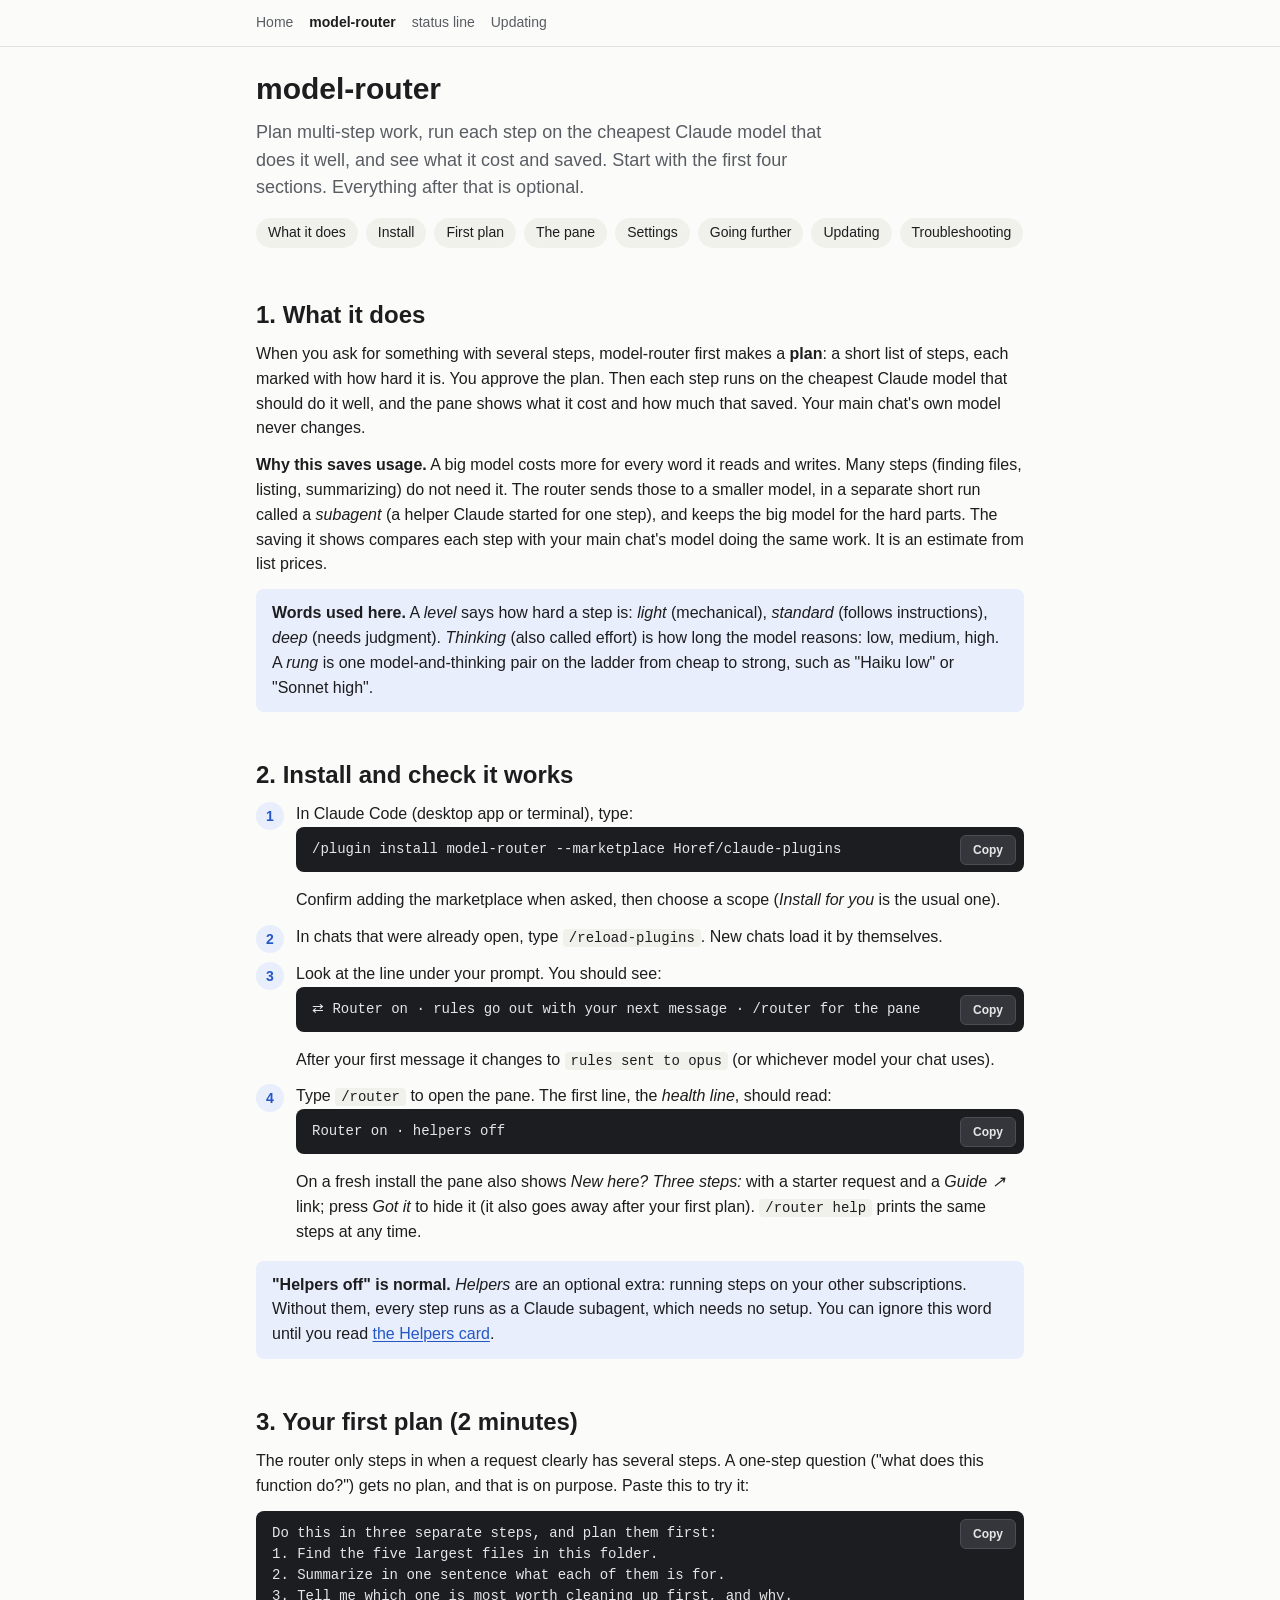
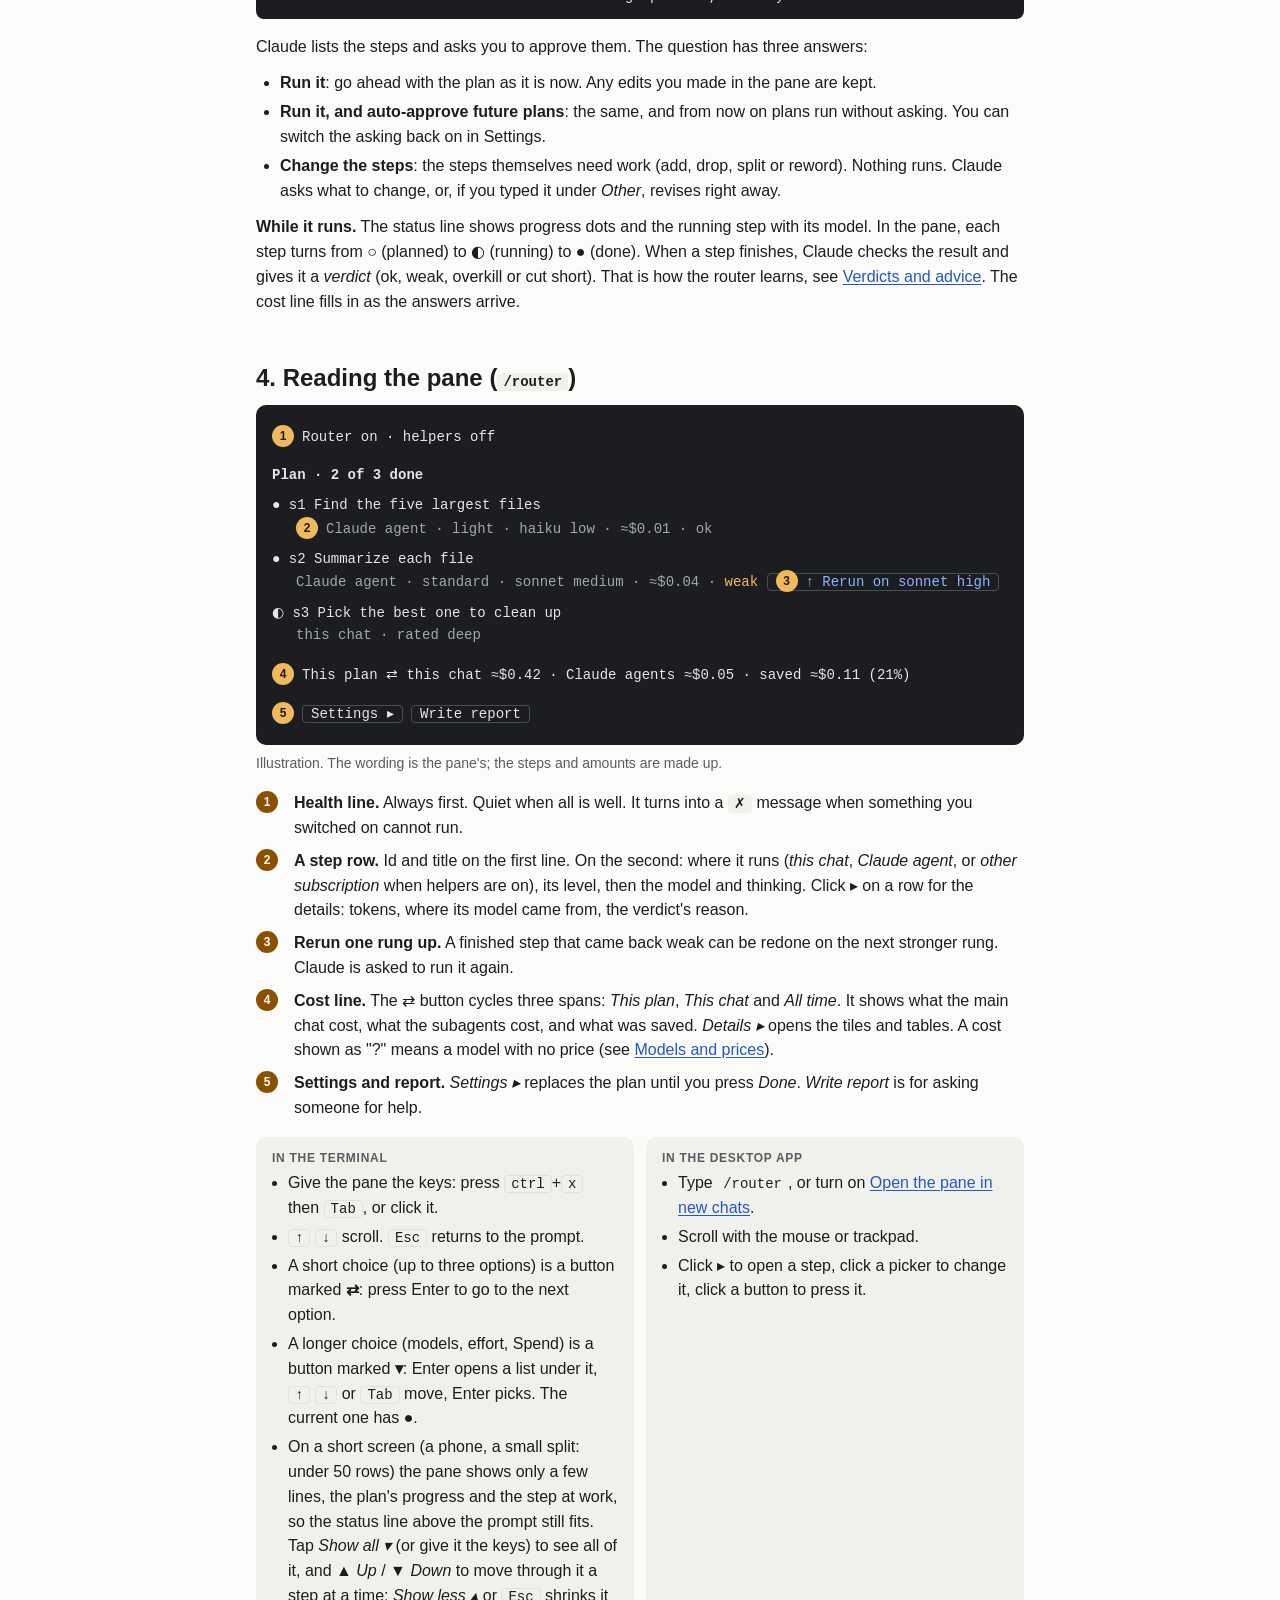
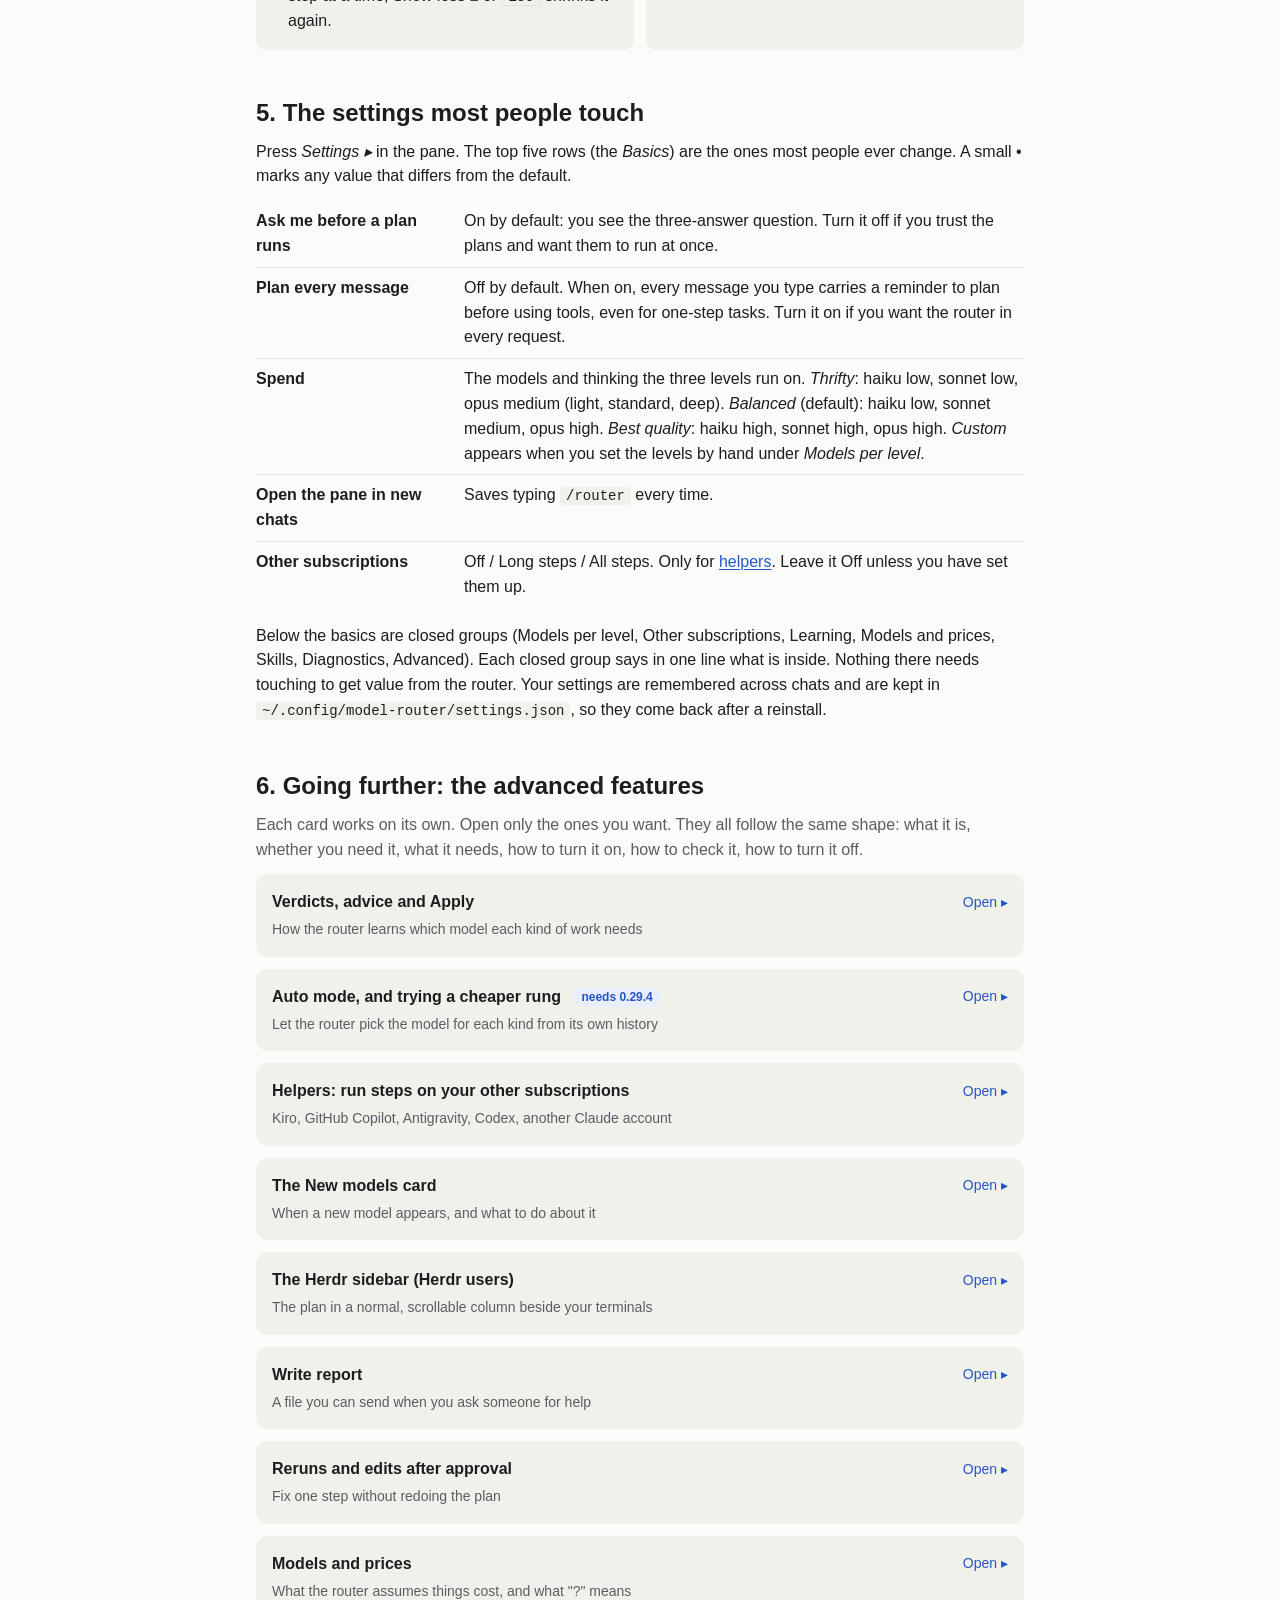
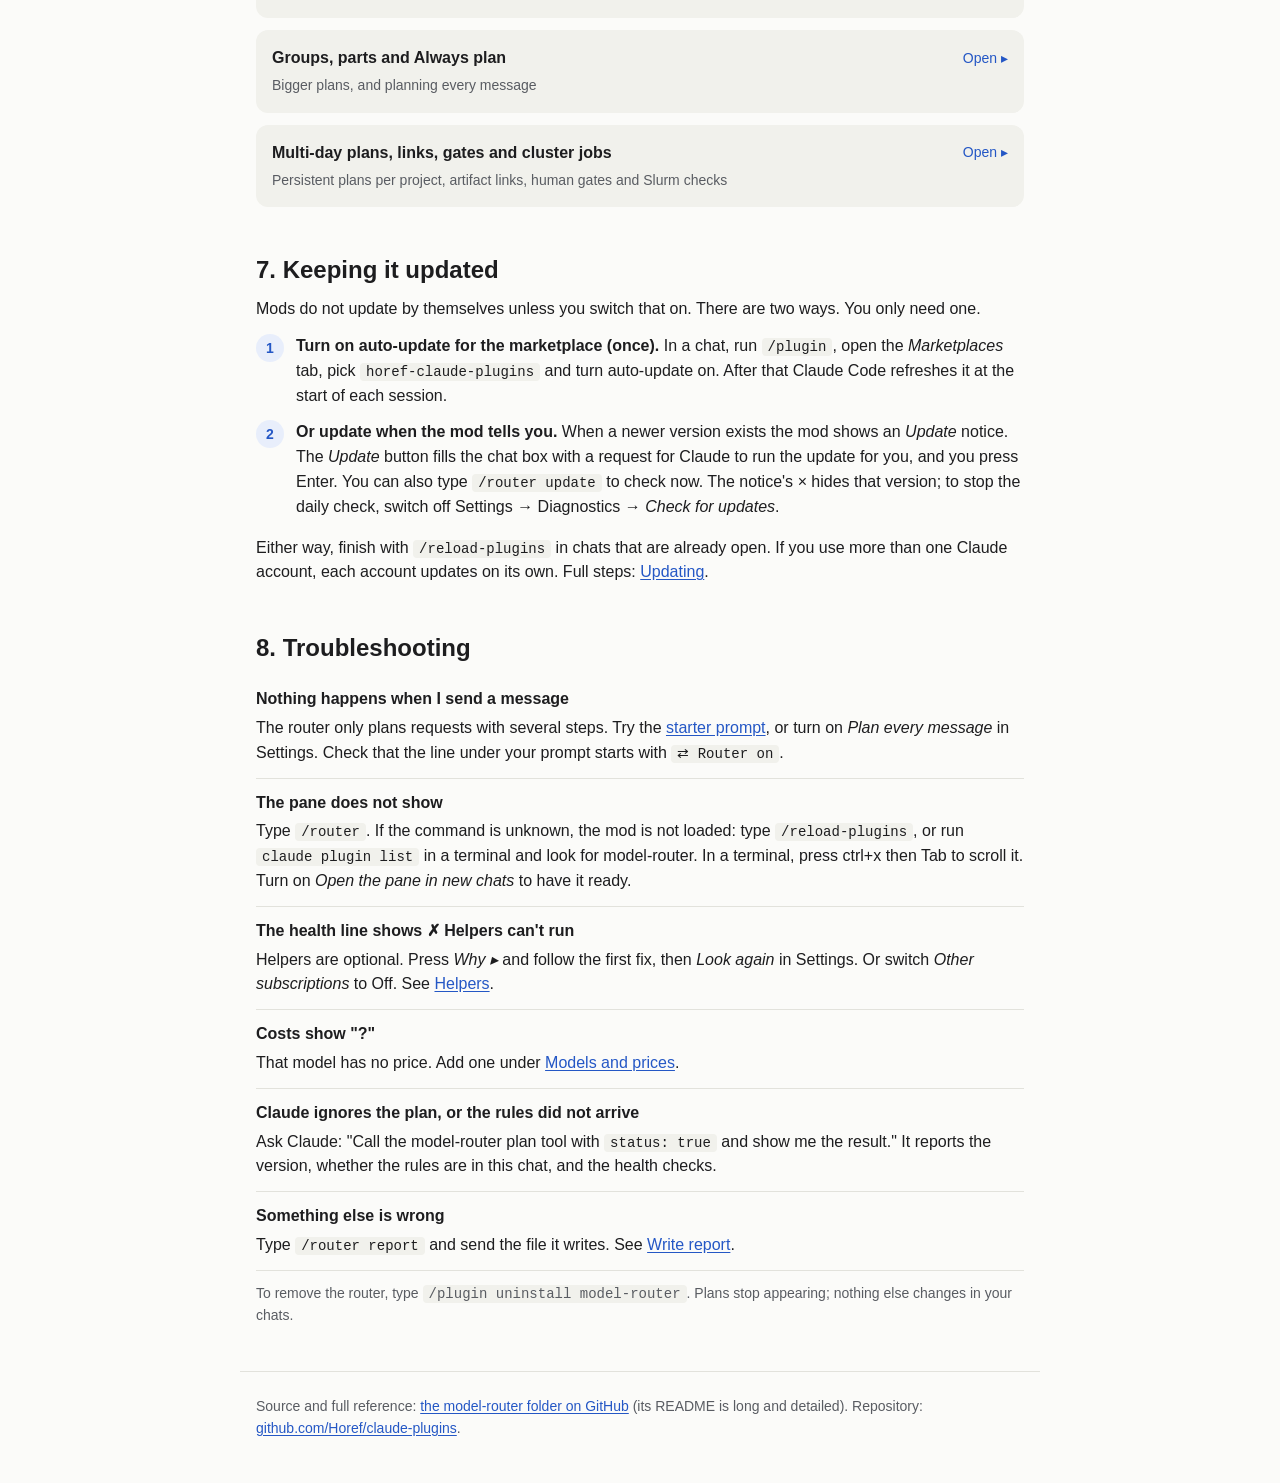
==== commit e70044be: "model-router 0.35.0: pane links/gates/Plans drawer, glance, docs Part 5 of O13 (resolves O13): rende" ====
--- a/site/model-router.html
+++ b/site/model-router.html
@@ -333,6 +333,23 @@
 </div>
 </details>
 
+<details class="card" id="workstreams">
+<summary><span class="t">Multi-day plans, links, gates and cluster jobs</span><span class="d">Persistent plans per project, artifact links, human gates and Slurm checks</span></summary>
+<div class="card-body">
+<h4>What it is</h4>
+<p>A named plan (<code>name: "v1-sweep"</code>) persists per project across sessions and git worktrees under <code>~/.config/model-router/plans/</code>, with a <strong>Plans ▾</strong> switcher in the pane and <code>/router plans</code>. Each step can carry artifact links (branch, worktree, helper terminal, cluster job ids, report path, <code>R</code>/<code>D</code>/<code>PR</code> refs), wait on other steps (<code>dependsOn</code>), or pause at a human approval gate (<code>gate</code>) that blocks delegation until you click <strong>Approve</strong>. Helper messages (<code>&lt;hc from="tXX"&gt;</code>) passively fill missing links, and an optional per-project <code>jobCheck</code> command batches active job ids to show live Slurm badges (<code>R</code>, <code>PD</code>, <code>OOM</code>, <code>FAIL</code>).</p>
+<h4>Do you need it?</h4>
+<p>Useful for multi-day workstreams with several branches, helpers and cluster jobs. Unnamed plans stay single-session and ephemeral as before.</p>
+<h4>Turn it on</h4>
+<ol class="steps">
+  <li>Ask Claude to create a named plan (e.g. <code>name: "v1-sweep"</code>) or save an existing one with <code>plan: {action: "save", name: "…"}</code>.</li>
+  <li>For cluster job checks, set <code>jobCheck.command</code> (or per-project <code>jobCheckByProject</code>) in <code>~/.config/model-router/settings.json</code>; leave it empty to keep job checks off.</li>
+</ol>
+<h4>Check it works</h4>
+<p>The pane header reads <code>Plan: v1-sweep · 2 of 5 done</code> with <strong>Plans ▾</strong> (and <strong>↻ Jobs</strong> when jobs and a check command are set). A new session in the same repo auto-loads a single open plan with a one-line note.</p>
+</div>
+</details>
+
 <h2 id="update">7. Keeping it updated</h2>
 <p>Mods do not update by themselves unless you switch that on. There are two ways. You only need one.</p>
 <ol class="steps">
